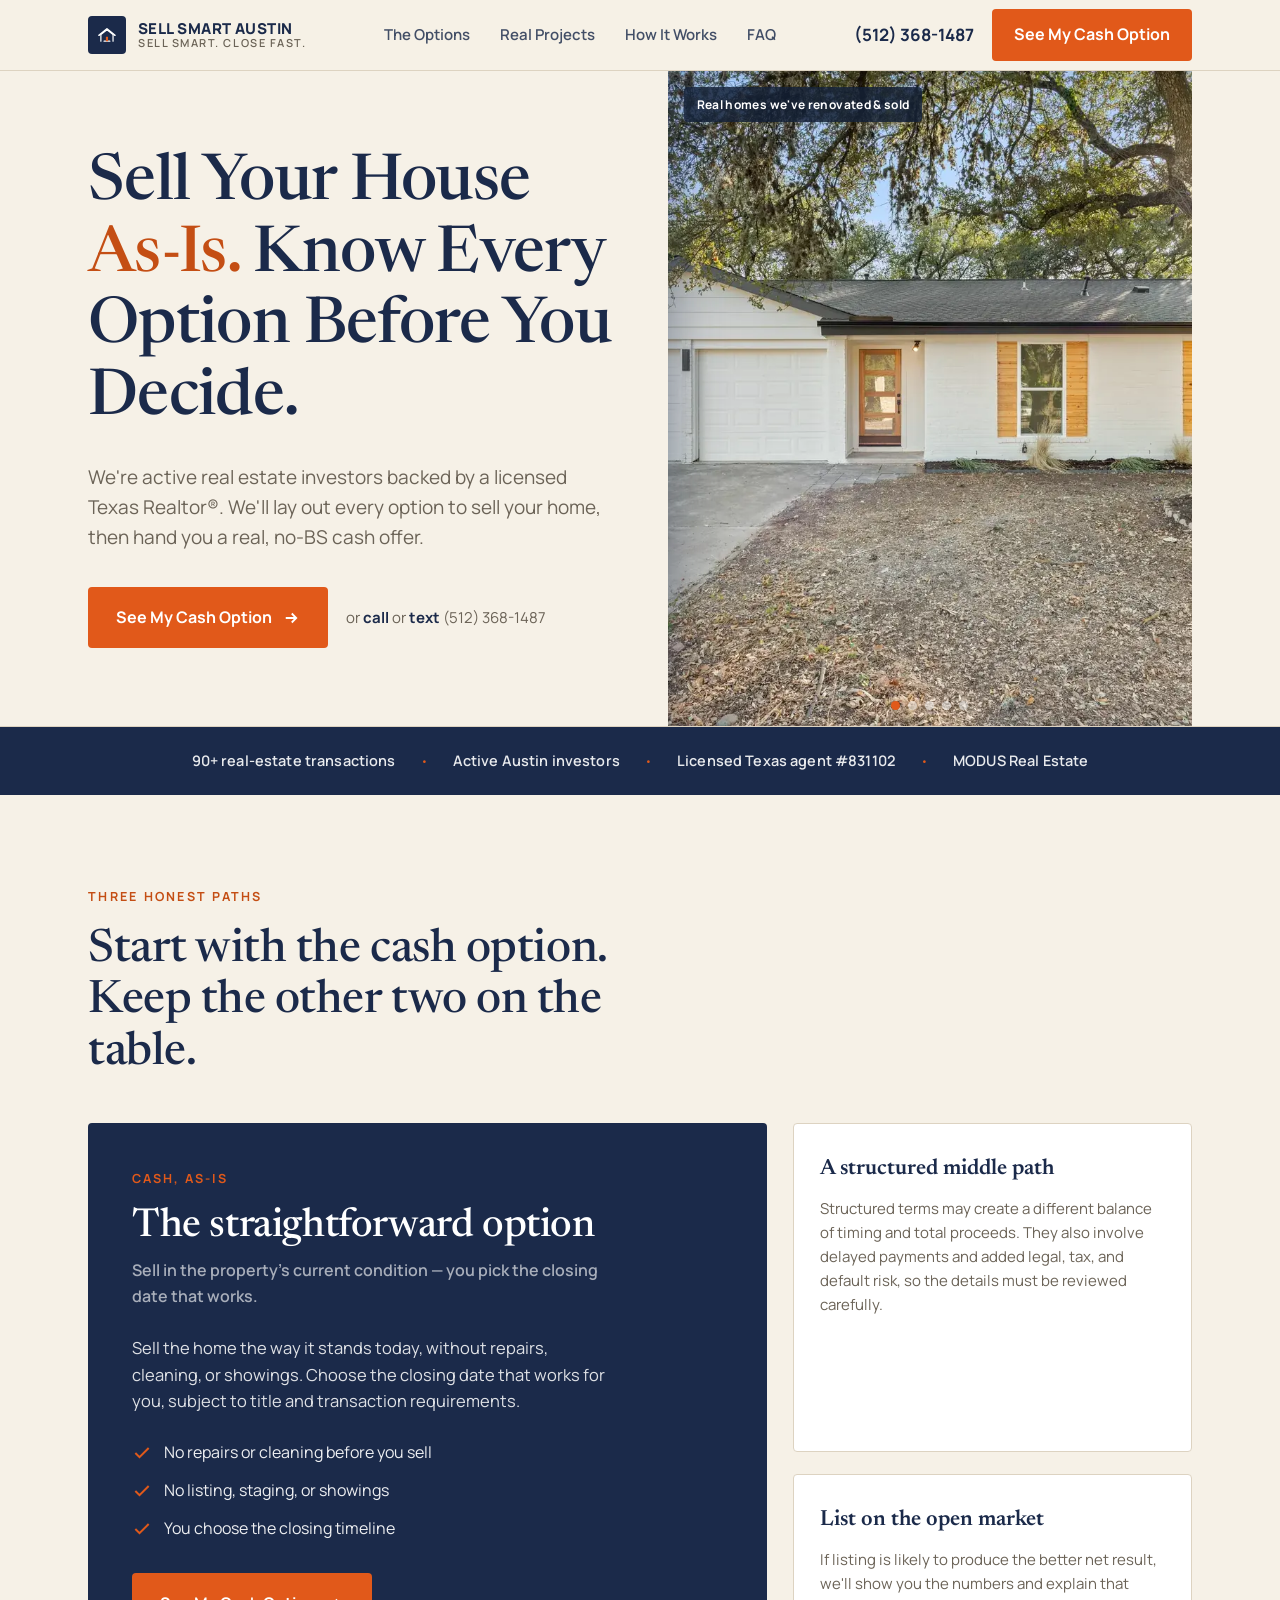
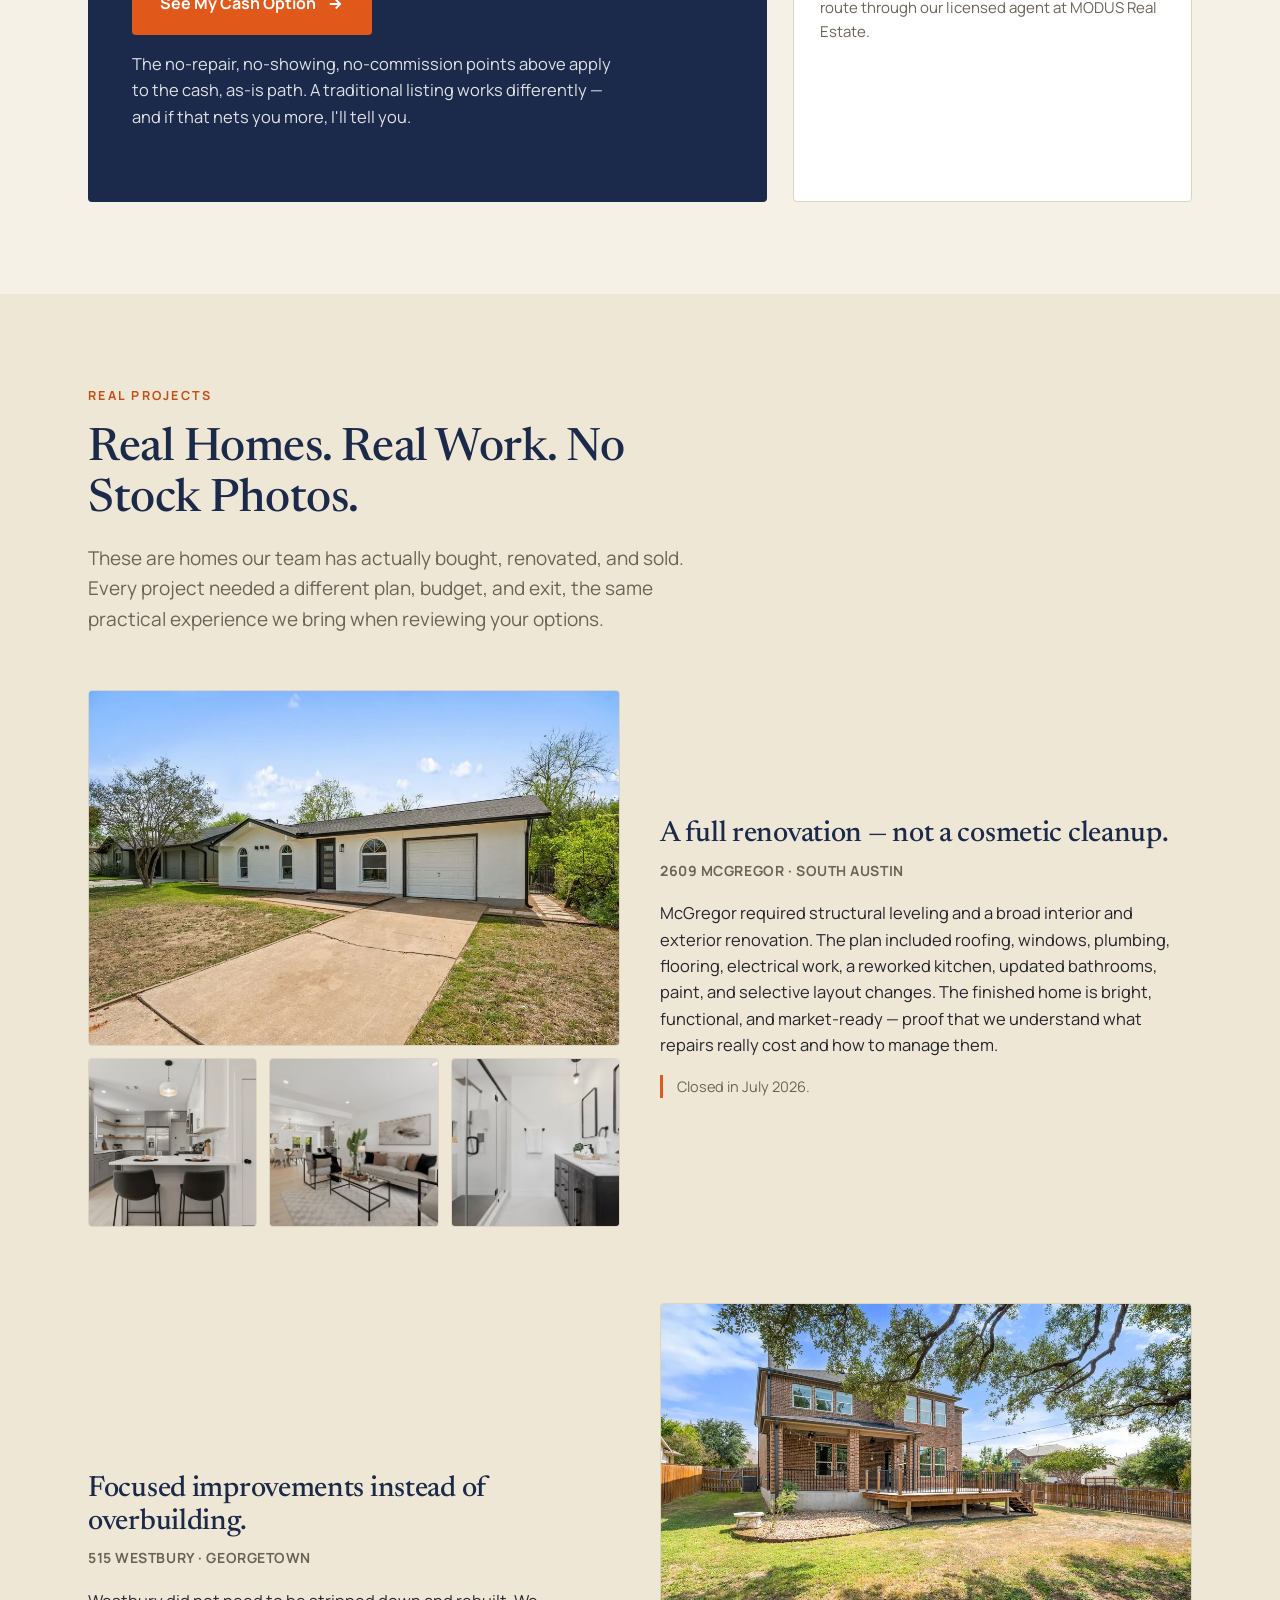
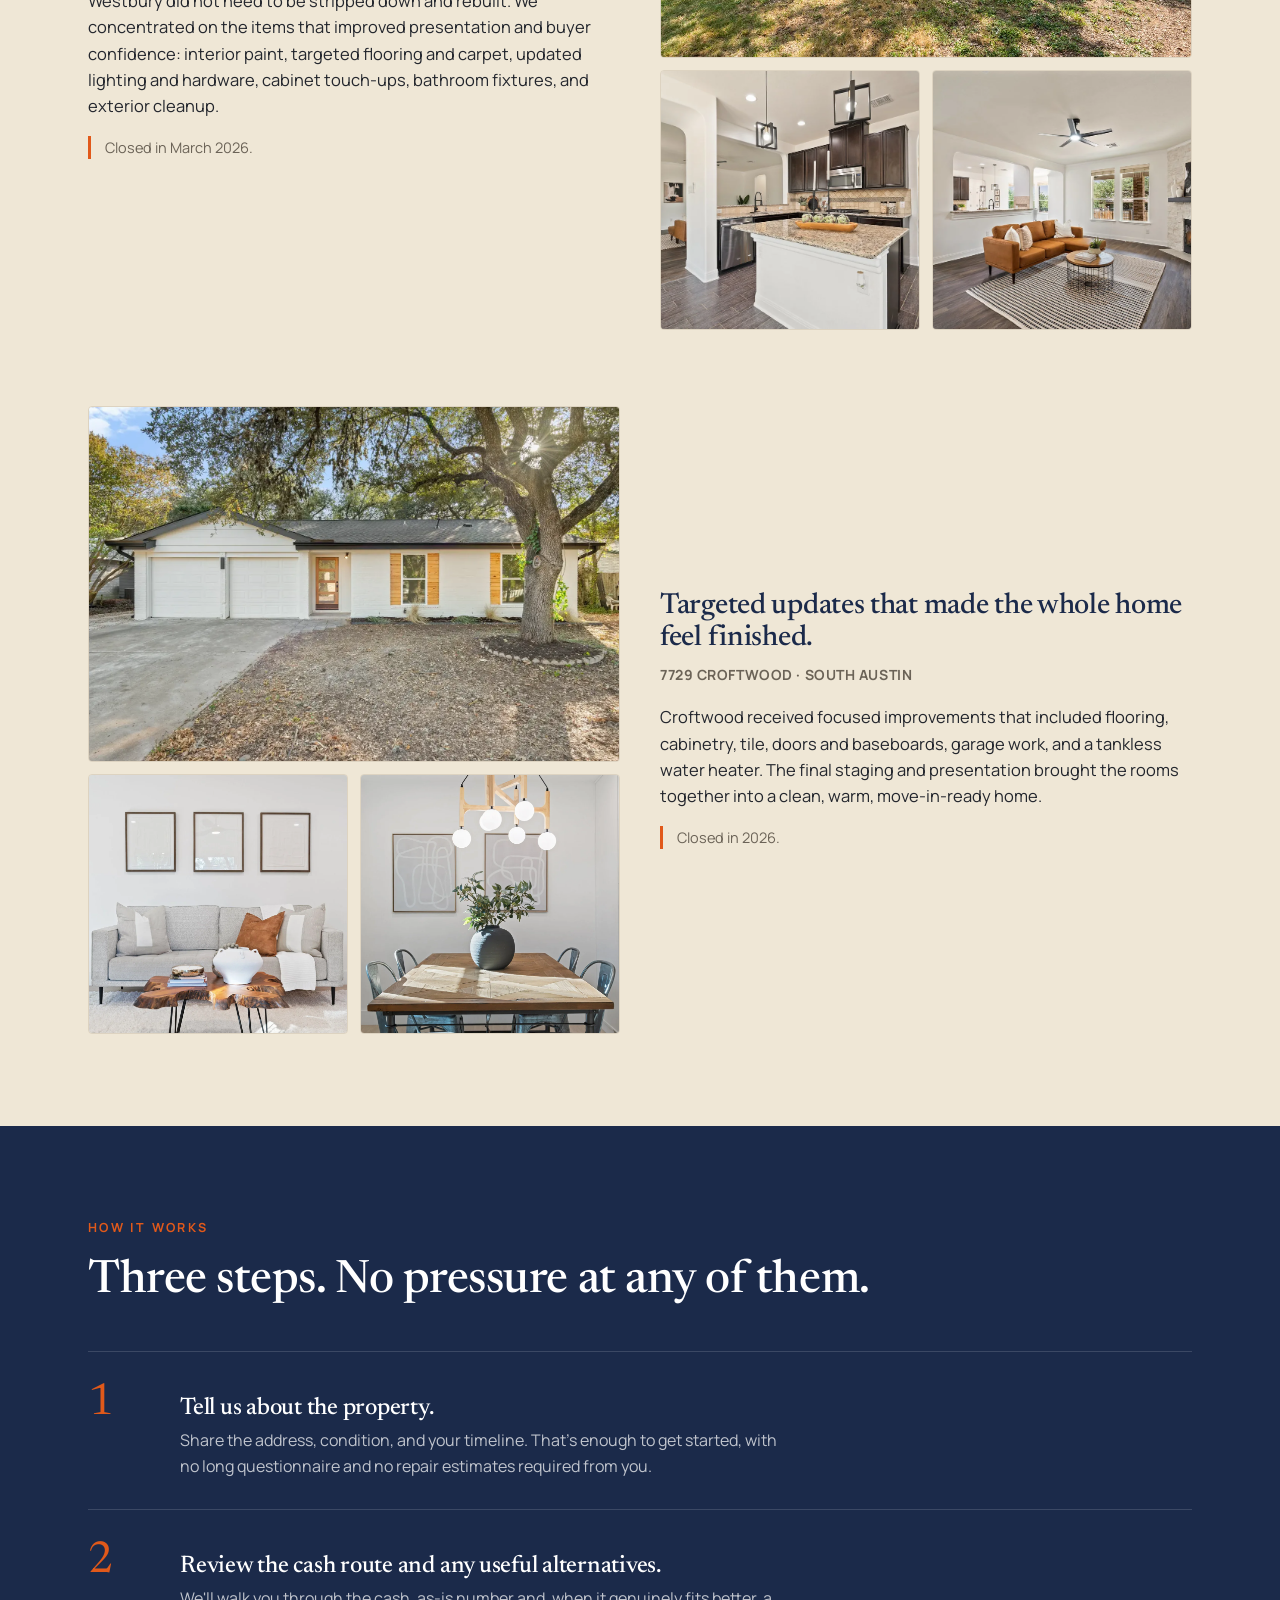
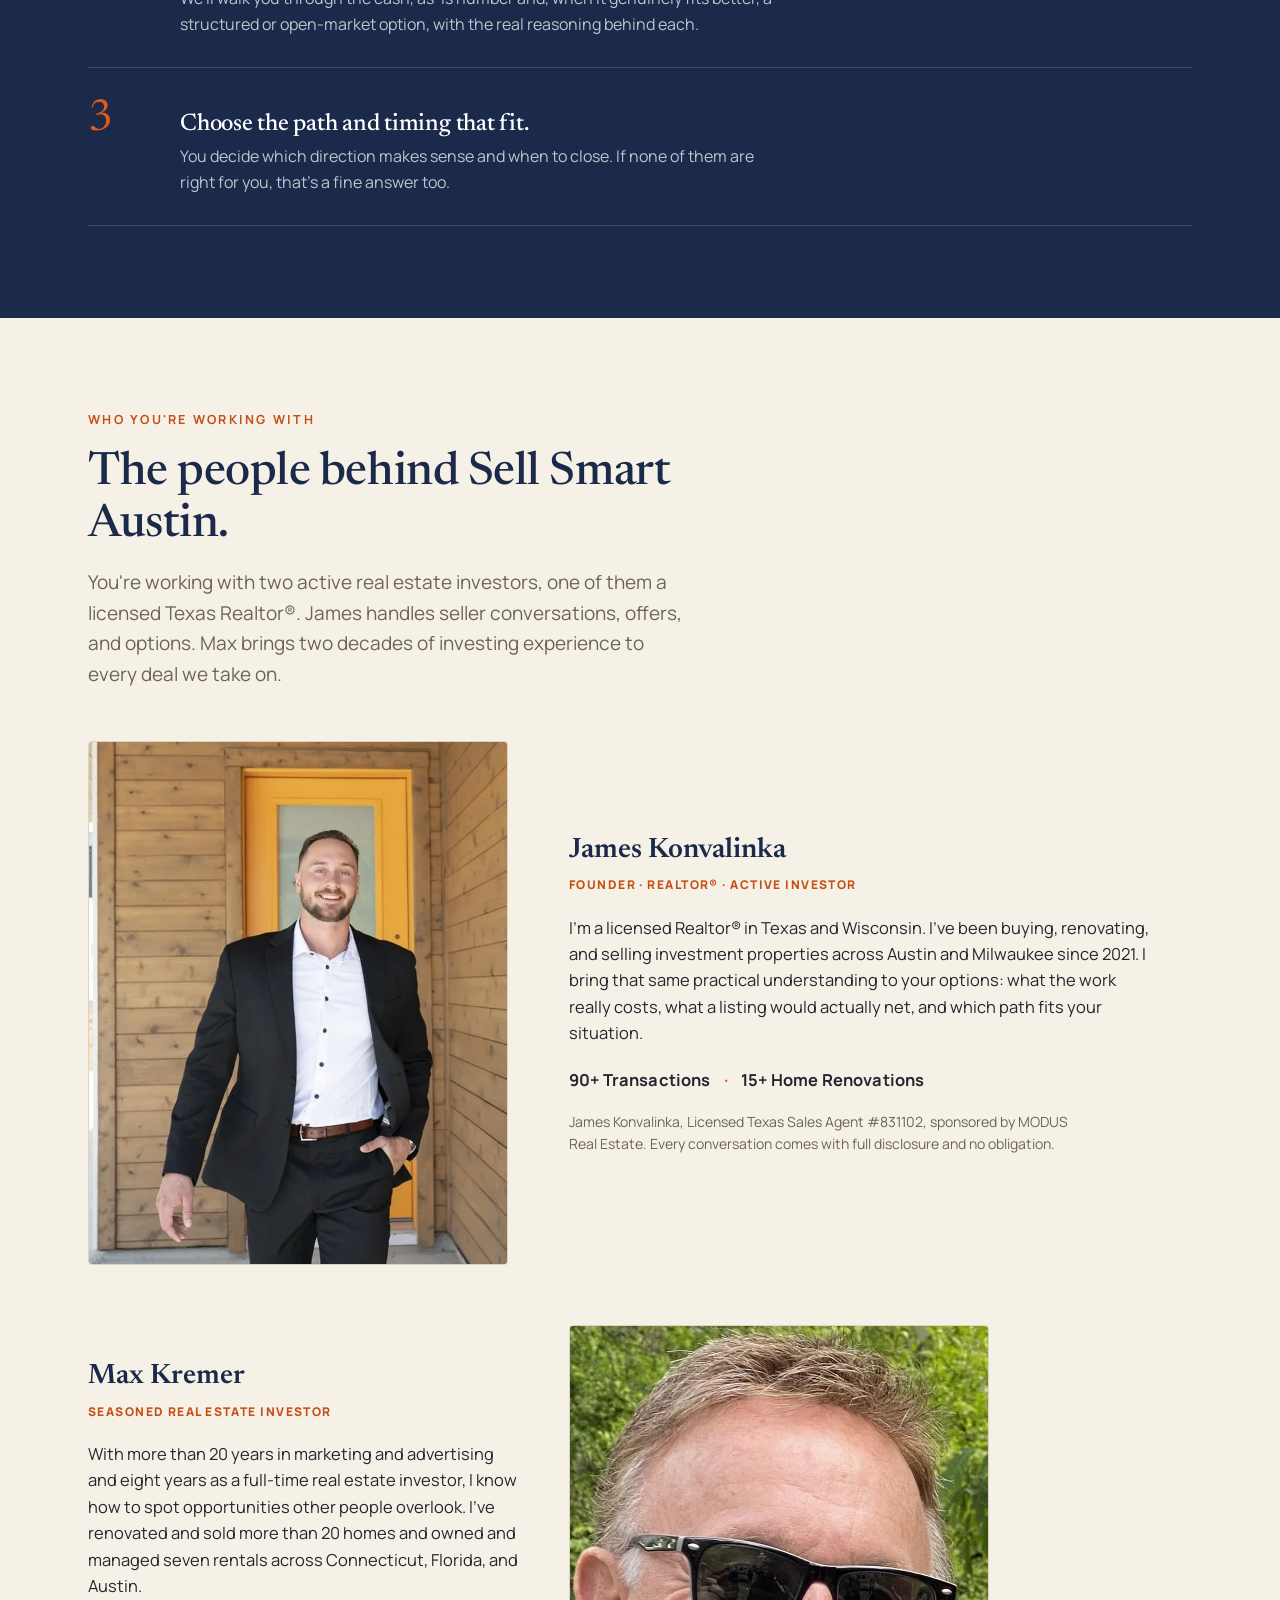
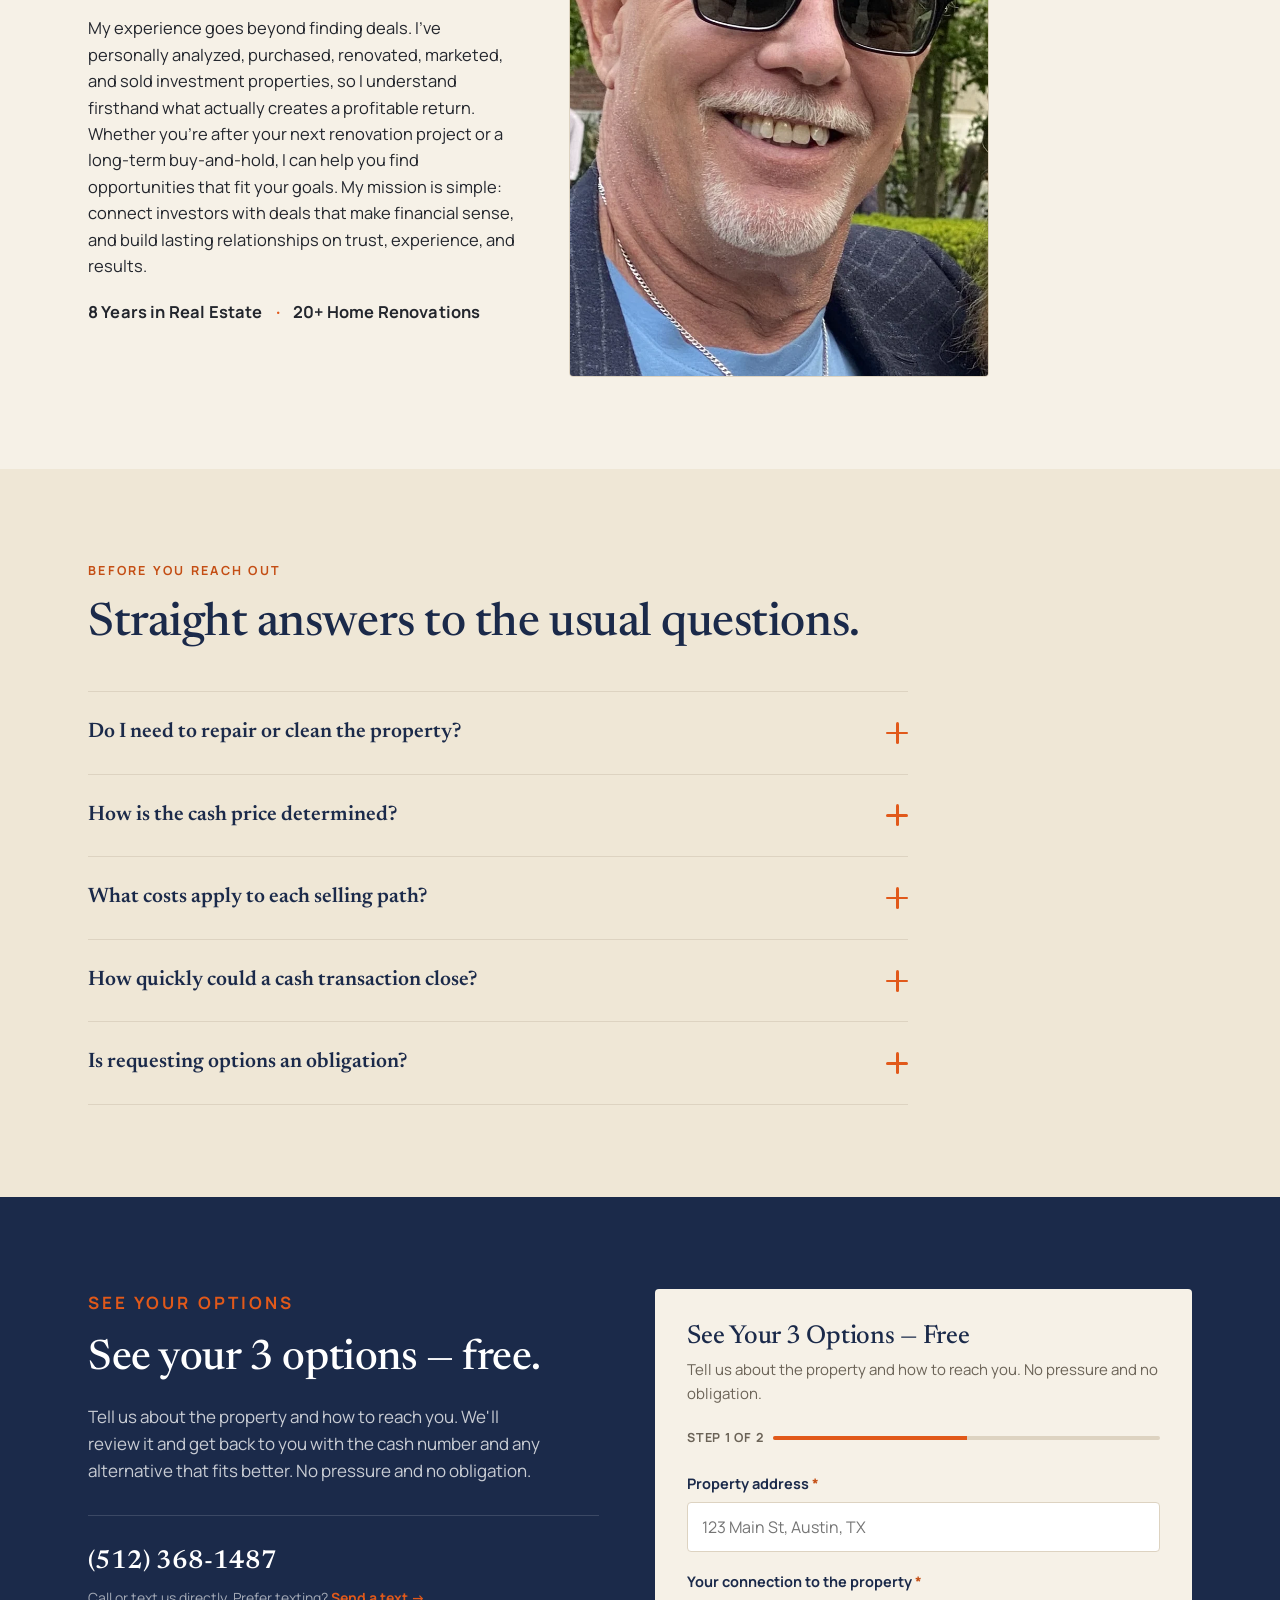
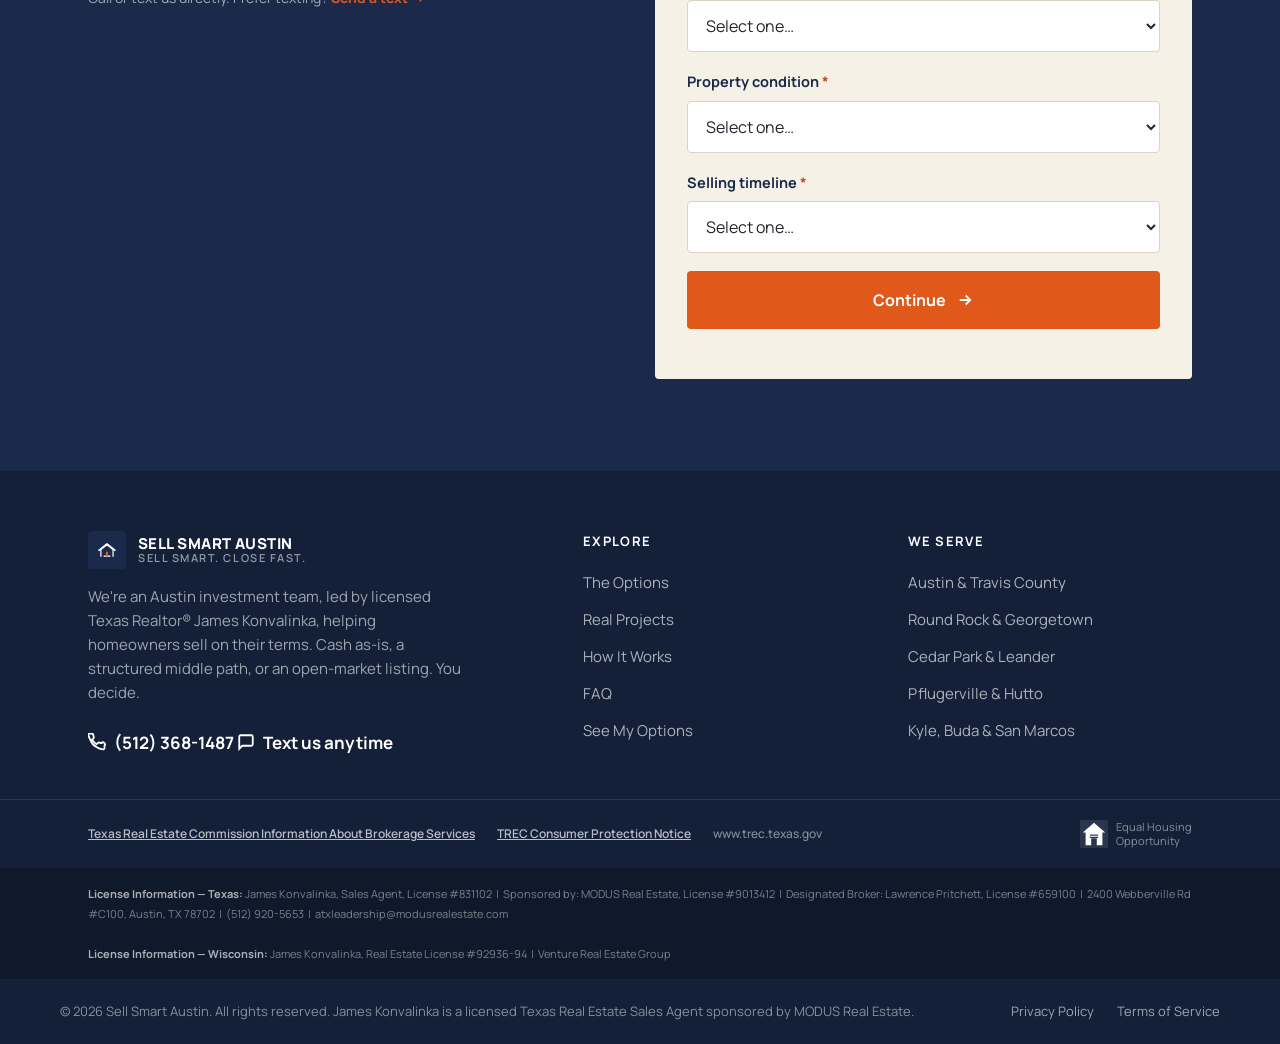
==== index.html @ 434b774a "Wire Google Ads conversion tracking on homepage and both landing pages Google tag AW-18359778796 in " ====
<!DOCTYPE html>
<html lang="en">
<head>
<meta charset="UTF-8">
<meta name="viewport" content="width=device-width, initial-scale=1.0">
<title>Sell Smart Austin | Sell As-Is for Cash — or See Every Option First</title>
<meta name="description" content="Sell your Austin house as-is for cash, or see every option first. We're active real estate investors backed by a licensed Texas Realtor&reg;. Real projects, honest numbers, no pressure.">

<!--
  ============================================================================
  SSA WEBSITE REDESIGN — LOCAL PROTOTYPE  (redesign.html)
  Built 2026-07-16 per CLAUDE-SSA-WEBSITE-REDESIGN-START-BRIEF-2026-07-16.md
  STATUS: local prototype only. NOT committed / pushed / deployed / submitted.
  - No ReSimpli. No Formspree. No exposed CRM token.
  - Analytics + form destination are FAIL-CLOSED behind config; disabled in prototype.
  - Existing index.html (with prior team draft) is untouched and preserved.
  ============================================================================
-->

<link rel="preconnect" href="https://fonts.googleapis.com">
<link rel="preconnect" href="https://fonts.gstatic.com" crossorigin>
<link href="https://fonts.googleapis.com/css2?family=Manrope:wght@400;500;600;700;800&family=Newsreader:ital,opsz,wght@0,6..72,400;0,6..72,500;0,6..72,600;1,6..72,400&display=swap" rel="stylesheet">

<!-- Meta Pixel (init only; PageView + Lead are fired from the app code — Lead only after a confirmed lead) -->
<script>!function(f,b,e,v,n,t,s){if(f.fbq)return;n=f.fbq=function(){n.callMethod?n.callMethod.apply(n,arguments):n.queue.push(arguments)};if(!f._fbq)f._fbq=n;n.push=n;n.loaded=!0;n.version='2.0';n.queue=[];t=b.createElement(e);t.async=!0;t.src=v;s=b.getElementsByTagName(e)[0];s.parentNode.insertBefore(t,s)}(window,document,'script','https://connect.facebook.net/en_US/fbevents.js');fbq('init','5191741884383418');</script>
<noscript><img height="1" width="1" style="display:none" src="https://www.facebook.com/tr?id=5191741884383418&ev=PageView&noscript=1"/></noscript>

<!-- Google tag (gtag.js) — Google Ads conversion tracking, account AW-18359778796 -->
<script async src="https://www.googletagmanager.com/gtag/js?id=AW-18359778796"></script>
<script>window.dataLayer=window.dataLayer||[];function gtag(){dataLayer.push(arguments);}gtag('js',new Date());gtag('config','AW-18359778796');</script>

<style>
  :root {
    --navy:      #1B2A4A;
    --navy-deep: #132038;
    --cream:     #F6F1E7;
    --cream-2:   #EFE7D6;
    --orange:    #E1591A;
    --orange-ink:#c44e14;
    --ink:       #23262d;
    --muted:     #6b6357;
    --line:      #ddd3c1;
    --line-navy: rgba(255,255,255,0.14);
    --white:     #ffffff;
    --radius:    4px;
    --maxw:      1160px;
  }

  * { margin:0; padding:0; box-sizing:border-box; }

  html { scroll-behavior:smooth; }

  body {
    font-family:'Manrope', system-ui, sans-serif;
    color:var(--ink);
    background:var(--cream);
    line-height:1.6;
    font-size:17px;
    -webkit-font-smoothing:antialiased;
  }

  h1,h2,h3 { font-family:'Newsreader', Georgia, serif; font-weight:500; line-height:1.12; letter-spacing:-0.01em; color:var(--navy); }

  a { color:inherit; }

  .wrap { max-width:var(--maxw); margin:0 auto; padding:0 28px; }

  section { padding:92px 0; }

  .eyebrow {
    font-family:'Manrope', sans-serif;
    font-size:12.5px; font-weight:700; letter-spacing:0.18em; text-transform:uppercase;
    color:var(--orange-ink); margin-bottom:18px;
  }

  .h2 { font-size:clamp(30px, 4vw, 46px); }
  .lead { font-size:19px; color:var(--muted); max-width:60ch; }

  /* Buttons */
  .btn {
    display:inline-flex; align-items:center; gap:10px;
    font-family:'Manrope',sans-serif; font-weight:700; font-size:16px;
    padding:16px 26px; border-radius:var(--radius); border:2px solid transparent;
    cursor:pointer; text-decoration:none; transition:background .18s, color .18s, border-color .18s;
    min-height:52px;
  }
  .btn-primary { background:var(--orange); color:#fff; }
  .btn-primary:hover { background:var(--orange-ink); }
  .btn-ghost { background:transparent; color:var(--navy); border-color:var(--navy); }
  .btn-ghost:hover { background:var(--navy); color:#fff; }
  .btn-ghost-light { background:transparent; color:#fff; border-color:rgba(255,255,255,0.5); }
  .btn-ghost-light:hover { background:#fff; color:var(--navy); border-color:#fff; }
  .btn:focus-visible, a:focus-visible, input:focus-visible, select:focus-visible, textarea:focus-visible, button:focus-visible {
    outline:3px solid var(--orange); outline-offset:2px;
  }

  /* ── NAV ── */
  header.nav {
    position:sticky; top:0; z-index:100;
    background:rgba(246,241,231,0.92); backdrop-filter:saturate(180%) blur(8px);
    border-bottom:1px solid var(--line);
  }
  .nav-inner { display:flex; align-items:center; justify-content:space-between; height:70px; }
  .brand { display:flex; align-items:center; gap:12px; text-decoration:none; }
  .brand .mark { width:38px; height:38px; border-radius:4px; display:block; }
  .brand .name { font-family:'Manrope',sans-serif; font-weight:800; letter-spacing:0.03em; font-size:15px; color:var(--navy); line-height:1.05; }
  .brand .name span { display:block; font-weight:600; font-size:11px; letter-spacing:0.14em; color:var(--muted); text-transform:uppercase; }
  .nav-links { display:flex; align-items:center; gap:30px; }
  .nav-links a { font-size:15px; font-weight:600; color:var(--navy); text-decoration:none; opacity:.82; }
  .nav-links a:hover { opacity:1; color:var(--orange-ink); }
  .nav-cta { display:flex; align-items:center; gap:18px; }
  .nav-cta .btn { white-space:nowrap; }
  .nav-phone { font-weight:700; color:var(--navy); text-decoration:none; white-space:nowrap; }
  .nav-toggle { display:none; background:none; border:0; cursor:pointer; color:var(--navy); padding:4px; align-items:center; }

  /* Mobile dropdown menu */
  .mobile-menu { display:none; flex-direction:column; background:var(--cream); border-bottom:1px solid var(--line); padding:6px 20px 16px; }
  .mobile-menu.open { display:flex; }
  .mobile-menu > a { padding:13px 2px; font-size:16px; font-weight:600; color:var(--navy); text-decoration:none; border-bottom:1px solid var(--line); }
  .mobile-menu .mm-cta { margin-top:12px; justify-content:center; border-bottom:0; min-height:48px; }
  .mobile-menu .mm-call { border-bottom:0; text-align:center; color:var(--orange-ink); font-weight:700; }

  /* Mobile sticky bottom CTA bar */
  .sticky-cta { display:none; }
  .sticky-call { display:flex; flex-direction:column; align-items:center; justify-content:center; gap:2px; color:var(--navy); text-decoration:none; font-weight:700; font-size:12px; letter-spacing:0.02em; padding:0 16px; border:1.5px solid var(--navy); border-radius:var(--radius); }
  .sticky-offer { flex:1; justify-content:center; min-height:50px; font-size:15px; }

  /* ── HERO ── */
  .hero { background:var(--cream); border-bottom:1px solid var(--line); padding:0; }
  .hero-grid { display:grid; grid-template-columns:1.05fr 0.95fr; align-items:stretch; gap:0; }
  .hero-copy { padding:78px 56px 78px 0; align-self:center; }
  .hero h1 { font-size:clamp(38px, 5.4vw, 64px); }
  .hero h1 em { font-style:normal; color:var(--orange-ink); }
  .hero-sub { font-size:19px; color:var(--muted); margin:26px 0 34px; max-width:46ch; }
  .hero-actions { display:flex; align-items:center; gap:18px; flex-wrap:wrap; }
  .hero-callnote { font-size:15px; color:var(--muted); }
  .hero-callnote a { color:var(--navy); font-weight:700; text-decoration:none; }
  .hero-media { position:relative; min-height:520px; overflow:hidden; background:var(--navy); }
  .hero-media .hc-slide { position:absolute; inset:0; width:100%; height:100%; object-fit:cover; object-position:center; opacity:0; transition:opacity .9s ease; }
  .hero-media .hc-slide.active { opacity:1; }
  .hero-media::after { content:""; position:absolute; inset:0; box-shadow:inset 40px 0 60px -40px rgba(27,42,74,0.5); pointer-events:none; z-index:1; }
  .hc-badge { position:absolute; top:16px; left:16px; z-index:2; background:rgba(19,32,56,0.82); color:#fff; font-size:12px; font-weight:700; letter-spacing:0.03em; padding:8px 13px; border-radius:4px; }
  .hc-dots { position:absolute; bottom:16px; left:0; right:0; z-index:2; display:flex; gap:8px; justify-content:center; }
  .hc-dot { width:9px; height:9px; border-radius:50%; background:rgba(255,255,255,0.5); border:0; padding:0; cursor:pointer; transition:background .2s; }
  .hc-dot.active { background:var(--orange); }

  /* ── PROOF LINE ── */
  .proof { background:var(--navy); color:#fff; padding:0; }
  .proof-inner { display:flex; align-items:center; justify-content:center; flex-wrap:wrap; gap:10px 26px; padding:20px 28px; text-align:center; }
  .proof-item { font-size:14.5px; font-weight:600; color:rgba(255,255,255,0.9); letter-spacing:0.01em; }
  .proof-dot { color:var(--orange); font-weight:800; }

  /* ── OPTIONS (cash-first asymmetric) ── */
  #options { background:var(--cream); }
  .options-head { max-width:60ch; margin-bottom:44px; }
  .options-grid { display:grid; grid-template-columns:1.7fr 1fr; gap:26px; align-items:stretch; }
  .cash-panel {
    background:var(--navy); color:#fff; border-radius:var(--radius);
    padding:46px 44px; position:relative; overflow:hidden;
    display:flex; flex-direction:column;
  }
  .cash-panel .tag { font-size:12.5px; font-weight:700; letter-spacing:0.16em; text-transform:uppercase; color:var(--orange); margin-bottom:16px; }
  .cash-panel h3 { color:#fff; font-size:40px; margin-bottom:8px; }
  .cash-panel .desc-lead { font-size:16px; color:rgba(255,255,255,0.62); margin-bottom:26px; font-weight:600; }
  .cash-panel p { color:rgba(255,255,255,0.86); font-size:16.5px; margin-bottom:26px; max-width:48ch; }
  .cash-points { list-style:none; display:flex; flex-direction:column; gap:12px; margin-bottom:32px; }
  .cash-points li { display:flex; gap:12px; align-items:flex-start; font-size:16px; color:rgba(255,255,255,0.92); }
  .cash-points svg { flex-shrink:0; margin-top:3px; color:var(--orange); }
  .cash-panel .btn { align-self:flex-start; margin-top:auto; }
  .cash-fine { font-size:13px; color:rgba(255,255,255,0.5); margin-top:16px; max-width:46ch; }

  .alt-col { display:flex; flex-direction:column; gap:22px; }
  .alt {
    background:#fff; border:1px solid var(--line); border-radius:var(--radius);
    padding:28px 26px; flex:1;
  }
  .alt h4 { font-family:'Newsreader',serif; font-weight:600; font-size:22px; color:var(--navy); margin-bottom:10px; }
  .alt p { font-size:15px; color:var(--muted); }

  /* ── PROJECTS ── */
  #projects { background:var(--cream-2); }
  .projects-head { max-width:62ch; margin-bottom:56px; }
  .project { display:grid; grid-template-columns:1fr 1fr; gap:40px; align-items:center; padding:0 0 76px; }
  .project:last-of-type { padding-bottom:0; }
  .project.flip .p-media { order:2; }
  .project-establish { width:100%; height:auto; display:block; border-radius:var(--radius); border:1px solid var(--line); }
  .p-thumbs { display:grid; grid-template-columns:1fr 1fr; gap:12px; margin-top:12px; }
  .p-thumbs img { width:100%; height:100%; object-fit:cover; aspect-ratio:1/1; border-radius:var(--radius); border:1px solid var(--line); display:block; }
  .p-thumbs.three { grid-template-columns:1fr 1fr 1fr; }
  .p-num { font-family:'Newsreader',serif; font-size:15px; letter-spacing:0.14em; color:var(--orange-ink); font-weight:600; text-transform:uppercase; margin-bottom:14px; }
  .project h3 { font-size:29px; margin-bottom:8px; }
  .project .p-place { font-size:14px; font-weight:700; letter-spacing:0.04em; text-transform:uppercase; color:var(--muted); margin-bottom:18px; }
  .project p.p-body { font-size:16.5px; color:var(--ink); margin-bottom:16px; }
  .project .p-status { font-size:14.5px; color:var(--muted); border-left:3px solid var(--orange); padding-left:14px; }

  /* ── HOW IT WORKS ── */
  #how { background:var(--navy); color:#fff; }
  #how h2 { color:#fff; }
  .how-head { margin-bottom:44px; }
  .how-head .lead { color:rgba(255,255,255,0.7); }
  .steps { border-top:1px solid var(--line-navy); }
  .step { display:grid; grid-template-columns:auto 1fr; gap:28px; align-items:baseline; padding:30px 0; border-bottom:1px solid var(--line-navy); }
  .step .n { font-family:'Newsreader',serif; font-size:44px; color:var(--orange); line-height:1; min-width:64px; }
  .step h3 { color:#fff; font-size:24px; margin-bottom:6px; }
  .step p { color:rgba(255,255,255,0.72); font-size:16px; max-width:60ch; }

  /* ── TEAM ── */
  #team { background:var(--cream); }
  .team-head { max-width:60ch; margin-bottom:52px; }
  .team-head .lead { margin-top:16px; }
  .person { display:grid; grid-template-columns:0.82fr 1.18fr; gap:48px; align-items:center; padding-bottom:60px; }
  .person:last-of-type { padding-bottom:0; }
  .person.flip .person-photo-wrap { order:2; }
  .person-photo { width:100%; height:auto; display:block; border-radius:var(--radius); border:1px solid var(--line); }
  .person-photo-wrap { max-width:420px; }
  .person-name { font-family:'Newsreader',serif; font-size:28px; font-weight:600; color:var(--navy); line-height:1.1; }
  .person-role { display:inline-block; font-size:12px; font-weight:800; letter-spacing:0.12em; text-transform:uppercase; color:var(--orange-ink); margin:10px 0 20px; }
  .person p { font-size:16.5px; color:var(--ink); margin-bottom:16px; max-width:58ch; }
  .person .lic-note { font-size:14px; color:var(--muted); margin-top:18px; }
  .exp-line { font-size:15px; font-weight:700; color:var(--navy); letter-spacing:0.01em; margin-top:20px; }
  .exp-line .sep { color:var(--orange); margin:0 10px; }

  /* ── FAQ ── */
  #faq { background:var(--cream-2); }
  .faq-head { margin-bottom:40px; }
  .faq-list { max-width:820px; border-top:1px solid var(--line); }
  .faq-item { border-bottom:1px solid var(--line); }
  .faq-q { width:100%; text-align:left; background:none; border:0; cursor:pointer;
    display:flex; justify-content:space-between; align-items:center; gap:20px;
    padding:24px 0; font-family:'Newsreader',serif; font-size:21px; font-weight:600; color:var(--navy); }
  .faq-q .ic { flex-shrink:0; width:22px; height:22px; position:relative; transition:transform .2s; }
  .faq-q .ic::before, .faq-q .ic::after { content:""; position:absolute; background:var(--orange); border-radius:2px; }
  .faq-q .ic::before { top:10px; left:0; width:22px; height:2.5px; }
  .faq-q .ic::after { top:0; left:10px; width:2.5px; height:22px; transition:opacity .2s; }
  .faq-item[open] .faq-q .ic::after { opacity:0; }
  .faq-a { padding:0 0 26px; font-size:16.5px; color:var(--muted); max-width:70ch; }
  details > summary { list-style:none; }
  details > summary::-webkit-details-marker { display:none; }

  /* ── INTAKE ── */
  #intake { background:var(--navy); color:#fff; }
  .intake-grid { display:grid; grid-template-columns:1fr 1.05fr; gap:56px; align-items:start; }
  .intake-pitch h2 { color:#fff; font-size:clamp(28px,3.6vw,42px); margin-bottom:20px; }
  .intake-pitch p { color:rgba(255,255,255,0.76); font-size:17px; margin-bottom:20px; max-width:46ch; }
  .intake-pitch .callbox { margin-top:30px; padding-top:26px; border-top:1px solid var(--line-navy); }
  .intake-pitch .callbox a { color:#fff; font-family:'Newsreader',serif; font-size:26px; font-weight:600; text-decoration:none; }
  .intake-pitch .callbox span { display:block; color:rgba(255,255,255,0.6); font-size:14px; margin-top:4px; }
  .intake-pitch .callbox span a { font-family:'Manrope',sans-serif; font-size:14px; font-weight:700; color:var(--orange); text-decoration:none; white-space:nowrap; }

  .form-card { background:var(--cream); color:var(--ink); border-radius:var(--radius); padding:34px 32px; }
  .form-head { margin-bottom:22px; }
  .form-head h3 { font-size:26px; margin-bottom:6px; }
  .form-head p { font-size:15px; color:var(--muted); }
  .progress { display:flex; align-items:center; gap:10px; margin:18px 0 24px; }
  .progress .bar { height:4px; flex:1; background:var(--line); border-radius:3px; overflow:hidden; }
  .progress .bar i { display:block; height:100%; width:50%; background:var(--orange); transition:width .3s; }
  .progress .lbl { font-size:12.5px; font-weight:700; letter-spacing:0.06em; text-transform:uppercase; color:var(--muted); white-space:nowrap; }

  .field { margin-bottom:18px; }
  .field label { display:block; font-size:14.5px; font-weight:700; color:var(--navy); margin-bottom:7px; }
  .field .req { color:var(--orange-ink); }
  .field input, .field select, .field textarea {
    width:100%; font-family:'Manrope',sans-serif; font-size:16px; color:var(--ink);
    padding:13px 14px; border:1.5px solid var(--line); border-radius:var(--radius); background:#fff;
  }
  .field textarea { resize:vertical; min-height:84px; }
  .field .hint { font-size:12.5px; color:var(--muted); margin-top:5px; }
  .field .err { display:none; font-size:13px; color:#c0341d; font-weight:600; margin-top:6px; }
  .field.invalid input, .field.invalid select, .field.invalid textarea { border-color:#c0341d; }
  .field.invalid .err { display:block; }

  .consent { display:flex; gap:11px; align-items:flex-start; margin-bottom:14px; }
  .consent input { width:19px; height:19px; margin-top:3px; flex-shrink:0; accent-color:var(--orange); }
  .consent label { font-size:12.5px; color:var(--muted); line-height:1.5; }
  .consent label a { color:var(--orange-ink); font-weight:600; }
  .consent.invalid label { color:#c0341d; }

  .step-pane { display:none; }
  .step-pane.active { display:block; }
  .form-nav { display:flex; align-items:center; gap:14px; margin-top:8px; }
  .form-nav .btn { flex:1; justify-content:center; }
  .btn-back { background:none; border:0; color:var(--navy); font-weight:700; cursor:pointer; font-family:'Manrope',sans-serif; font-size:15px; padding:12px; }

  .form-state { display:none; text-align:center; padding:20px 6px; }
  .form-state.show { display:block; }
  .form-state .ic { width:56px; height:56px; border-radius:50%; display:flex; align-items:center; justify-content:center; margin:0 auto 18px; }
  .form-state.ok .ic { background:rgba(22,120,60,0.12); color:#16783c; }
  .form-state.fail .ic { background:rgba(192,52,29,0.12); color:#c0341d; }
  .form-state h3 { margin-bottom:12px; }
  .form-state p { font-size:15.5px; color:var(--muted); margin-bottom:20px; max-width:40ch; margin-left:auto; margin-right:auto; }
  .form-state .btn { justify-content:center; }
  .form-restart { background:none; border:0; color:var(--muted); text-decoration:underline; cursor:pointer; font-size:14px; margin-top:14px; font-family:'Manrope',sans-serif; }
  .mock-note { font-size:11.5px; color:var(--muted); text-align:center; margin-top:16px; opacity:.8; }

  /* ── FOOTER ── */
  footer { background:var(--navy-deep); color:rgba(255,255,255,0.7); padding:0; }
  .foot-main { display:grid; grid-template-columns:1.6fr 1fr 1fr; gap:40px; padding:60px 0 40px; }
  .foot-brand p { font-size:15px; color:rgba(255,255,255,0.6); margin:16px 0; max-width:42ch; }
  .foot-brand .foot-phone { color:#fff; font-weight:700; text-decoration:none; display:inline-flex; align-items:center; gap:8px; }
  .foot-col h4 { color:#fff; font-family:'Manrope',sans-serif; font-size:13px; letter-spacing:0.1em; text-transform:uppercase; margin-bottom:16px; }
  .foot-col ul { list-style:none; }
  .foot-col li { margin-bottom:10px; }
  .foot-col a { color:rgba(255,255,255,0.65); text-decoration:none; font-size:15px; }
  .foot-col a:hover { color:#fff; }
  .trec-bar { border-top:1px solid rgba(255,255,255,0.1); padding:20px 0; }
  .trec-bar .row { display:flex; align-items:center; justify-content:space-between; flex-wrap:wrap; gap:16px; }
  .trec-links { display:flex; gap:22px; flex-wrap:wrap; align-items:center; }
  .trec-links a { font-size:12px; color:rgba(255,255,255,0.7); text-decoration:underline; font-weight:600; }
  .trec-links a.plain { text-decoration:none; color:rgba(255,255,255,0.5); font-weight:500; }
  .eho { display:flex; align-items:center; gap:8px; }
  .eho span { font-size:11px; color:rgba(255,255,255,0.5); line-height:1.3; }
  .lic-block { background:rgba(0,0,0,0.22); padding:16px 0; }
  .lic-block p { font-size:11px; color:rgba(255,255,255,0.45); line-height:1.8; }
  .lic-block strong { color:rgba(255,255,255,0.65); font-weight:700; }
  .lic-block a { color:rgba(255,255,255,0.45); text-decoration:none; }
  .foot-bottom { display:flex; justify-content:space-between; align-items:center; flex-wrap:wrap; gap:14px; padding:22px 0; font-size:13px; color:rgba(255,255,255,0.5); }
  .foot-bottom a { color:rgba(255,255,255,0.6); text-decoration:none; margin-left:20px; }

  /* Reveal animation */
  .reveal { opacity:0; transform:translateY(18px); transition:opacity .6s ease, transform .6s ease; }
  .reveal.in { opacity:1; transform:none; }

  /* ── RESPONSIVE ── */
  @media (max-width:960px) {
    .nav-links { display:none; }
    .nav-toggle { display:inline-flex; }
    .hero-grid { grid-template-columns:1fr; }
    .hero-copy { padding:56px 0 40px; }
    .hero-media { min-height:420px; order:-1; }
    .options-grid { grid-template-columns:1fr; }
    .project, .project.flip { grid-template-columns:1fr; gap:22px; }
    .project.flip .p-media { order:0; }
    .person, .person.flip { grid-template-columns:1fr; gap:26px; }
    .person.flip .person-photo-wrap { order:0; }
    .person-photo-wrap { max-width:340px; }
    .intake-grid { grid-template-columns:1fr; gap:34px; }
  }
  @media (max-width:560px) {
    section { padding:64px 0; }
    .wrap { padding:0 20px; }
    /* Mobile nav: drop the redundant CTA button (hero has it) so the header
       fits — keep the tap-to-call phone, which is the higher-intent action. */
    .nav-inner { height:62px; }
    .nav-cta .btn { display:none; }
    .brand .name { font-size:13.5px; }
    .brand .name span { font-size:9px; }
    .brand .mark { width:34px; height:34px; }
    .nav-phone { font-size:15px; }
    .cash-panel { padding:34px 26px; }
    .cash-panel h3 { font-size:32px; }
    .form-card { padding:26px 20px; }
    .step .n { font-size:34px; min-width:48px; }
    .foot-main { grid-template-columns:1fr; gap:28px; }
    .proof-inner { flex-direction:column; gap:8px; }
    .proof-dot { display:none; }
    /* Sticky bottom CTA bar on phones */
    body { padding-bottom:76px; }
    .sticky-cta {
      display:flex; gap:10px; align-items:stretch;
      position:fixed; left:0; right:0; bottom:0; z-index:200;
      background:rgba(246,241,231,0.97); -webkit-backdrop-filter:blur(6px); backdrop-filter:blur(6px);
      border-top:1px solid var(--line);
      padding:10px 14px calc(10px + env(safe-area-inset-bottom));
    }
  }
  @media (prefers-reduced-motion:reduce) {
    html { scroll-behavior:auto; }
    .reveal { transition:none; opacity:1; transform:none; }
    * { transition:none !important; }
  }
</style>
</head>
<body>

<!-- ══════════ NAV ══════════ -->
<header class="nav">
  <div class="wrap nav-inner">
    <a href="#top" class="brand" aria-label="Sell Smart Austin home">
      <svg class="mark" viewBox="0 0 400 400" xmlns="http://www.w3.org/2000/svg" aria-hidden="true">
        <rect width="400" height="400" rx="16" fill="#1B2A4A"/>
        <g transform="translate(94 128) scale(1.6)">
          <path d="M26 86V42L66 10l40 32v44" fill="none" stroke="#fff" stroke-width="8" stroke-linecap="round" stroke-linejoin="round"/>
          <path d="M13 47 66 4l53 43" fill="none" stroke="#fff" stroke-width="10" stroke-linecap="round" stroke-linejoin="round"/>
          <path d="M47 86H85" fill="none" stroke="#fff" stroke-width="8" stroke-linecap="round"/>
          <rect x="59" y="56.5" width="14" height="29.5" rx="2" fill="#E1591A"/>
        </g>
      </svg>
      <span class="name">SELL SMART AUSTIN<span>Sell Smart. Close Fast.</span></span>
    </a>
    <nav class="nav-links" aria-label="Primary">
      <a href="#options">The Options</a>
      <a href="#projects">Real Projects</a>
      <a href="#how">How It Works</a>
      <a href="#faq">FAQ</a>
    </nav>
    <div class="nav-cta">
      <a href="tel:5123681487" class="nav-phone">(512) 368-1487</a>
      <a href="#intake" class="btn btn-primary" style="padding:11px 20px; min-height:44px;">See My Cash Option</a>
      <button class="nav-toggle" id="nav-toggle" type="button" aria-label="Open menu" aria-expanded="false" aria-controls="mobile-menu">
        <svg width="26" height="26" viewBox="0 0 24 24" fill="none" stroke="currentColor" stroke-width="2.2"><line x1="3" y1="6" x2="21" y2="6"/><line x1="3" y1="12" x2="21" y2="12"/><line x1="3" y1="18" x2="21" y2="18"/></svg>
      </button>
    </div>
  </div>
  <div class="mobile-menu" id="mobile-menu">
    <a href="#options">The Options</a>
    <a href="#projects">Real Projects</a>
    <a href="#how">How It Works</a>
    <a href="#faq">FAQ</a>
    <a href="#intake" class="btn btn-primary mm-cta">See My Cash Option</a>
    <a href="tel:5123681487" class="mm-call">Call (512) 368-1487</a>
    <a href="sms:5123681487" class="mm-call">Text (512) 368-1487</a>
  </div>
</header>

<span id="top"></span>

<!-- ══════════ HERO ══════════ -->
<section class="hero" aria-labelledby="hero-h">
  <div class="wrap hero-grid">
    <div class="hero-copy">
      <h1 id="hero-h">Sell Your House <em>As-Is.</em> Know Every Option Before You Decide.</h1>
      <p class="hero-sub">We're active real estate investors backed by a licensed Texas Realtor&reg;. We'll lay out every option to sell your home, then hand you a real, no-BS cash offer.</p>
      <div class="hero-actions">
        <a href="#intake" class="btn btn-primary">See My Cash Option
          <svg width="18" height="18" viewBox="0 0 24 24" fill="none" stroke="currentColor" stroke-width="2.4"><path d="M5 12h14M13 6l6 6-6 6"/></svg>
        </a>
        <span class="hero-callnote">or <a href="tel:5123681487">call</a> or <a href="sms:5123681487">text</a> (512) 368-1487</span>
      </div>
    </div>
    <div class="hero-media" aria-label="Recent Sell Smart Austin projects">
      <span class="hc-badge">Real homes we've renovated &amp; sold</span>
      <img class="hc-slide active" src="assets/projects/croftwood-exterior.webp" width="1400" height="933" alt="Completed Croftwood project exterior in South Austin" fetchpriority="high">
      <img class="hc-slide" src="assets/projects/westbury-exterior.webp" width="1024" height="683" alt="Completed Westbury project exterior in Georgetown">
      <img class="hc-slide" src="assets/projects/mcgregor-exterior.webp" width="1024" height="683" alt="Completed McGregor renovation exterior in South Austin">
      <img class="hc-slide" src="assets/projects/westbury-kitchen.webp" width="1024" height="683" alt="Finished Westbury kitchen with large island">
      <img class="hc-slide" src="assets/projects/mcgregor-living.webp" width="1024" height="683" alt="Finished McGregor living room">
      <div class="hc-dots" aria-hidden="true"></div>
    </div>
  </div>
</section>

<!-- ══════════ PROOF LINE ══════════ -->
<div class="proof">
  <div class="wrap proof-inner">
    <span class="proof-item">90+ real-estate transactions</span>
    <span class="proof-dot" aria-hidden="true">·</span>
    <span class="proof-item">Active Austin investors</span>
    <span class="proof-dot" aria-hidden="true">·</span>
    <span class="proof-item">Licensed Texas agent #831102</span>
    <span class="proof-dot" aria-hidden="true">·</span>
    <span class="proof-item">MODUS Real Estate</span>
  </div>
</div>

<!-- ══════════ OPTIONS (cash-first) ══════════ -->
<section id="options" aria-labelledby="opt-h">
  <div class="wrap">
    <div class="options-head reveal">
      <p class="eyebrow">Three Honest Paths</p>
      <h2 id="opt-h" class="h2">Start with the cash option. Keep the other two on the table.</h2>
    </div>
    <div class="options-grid">
      <div class="cash-panel reveal">
        <span class="tag">Cash, As-Is</span>
        <h3>The straightforward option</h3>
        <p class="desc-lead">Sell in the property's current condition — you pick the closing date that works.</p>
        <p>Sell the home the way it stands today, without repairs, cleaning, or showings. Choose the closing date that works for you, subject to title and transaction requirements.</p>
        <ul class="cash-points">
          <li><svg width="20" height="20" viewBox="0 0 24 24" fill="none" stroke="currentColor" stroke-width="2.4"><polyline points="20 6 9 17 4 12"/></svg> No repairs or cleaning before you sell</li>
          <li><svg width="20" height="20" viewBox="0 0 24 24" fill="none" stroke="currentColor" stroke-width="2.4"><polyline points="20 6 9 17 4 12"/></svg> No listing, staging, or showings</li>
          <li><svg width="20" height="20" viewBox="0 0 24 24" fill="none" stroke="currentColor" stroke-width="2.4"><polyline points="20 6 9 17 4 12"/></svg> You choose the closing timeline</li>
        </ul>
        <a href="#intake" class="btn btn-primary">See My Cash Option
          <svg width="18" height="18" viewBox="0 0 24 24" fill="none" stroke="currentColor" stroke-width="2.4"><path d="M5 12h14M13 6l6 6-6 6"/></svg>
        </a>
        <p class="cash-fine">The no-repair, no-showing, no-commission points above apply to the cash, as-is path. A traditional listing works differently — and if that nets you more, I'll tell you.</p>
      </div>
      <div class="alt-col">
        <div class="alt reveal">
          <h4>A structured middle path</h4>
          <p>Structured terms may create a different balance of timing and total proceeds. They also involve delayed payments and added legal, tax, and default risk, so the details must be reviewed carefully.</p>
        </div>
        <div class="alt reveal">
          <h4>List on the open market</h4>
          <p>If listing is likely to produce the better net result, we'll show you the numbers and explain that route through our licensed agent at MODUS Real Estate.</p>
        </div>
      </div>
    </div>
  </div>
</section>

<!-- ══════════ REAL PROJECTS ══════════ -->
<section id="projects" aria-labelledby="proj-h">
  <div class="wrap">
    <div class="projects-head reveal">
      <p class="eyebrow">Real Projects</p>
      <h2 id="proj-h" class="h2">Real Homes. Real Work. No Stock Photos.</h2>
      <p class="lead" style="margin-top:16px;">These are homes our team has actually bought, renovated, and sold. Every project needed a different plan, budget, and exit, the same practical experience we bring when reviewing your options.</p>
    </div>

    <!-- Project 1 — McGregor -->
    <article class="project reveal">
      <div class="p-media">
        <img class="project-establish" src="assets/projects/mcgregor-exterior.webp" width="1024" height="683"
             alt="Completed exterior of the McGregor renovation in South Austin" loading="lazy">
        <div class="p-thumbs three">
          <img src="assets/projects/mcgregor-kitchen.webp" width="1024" height="1536" alt="Finished kitchen with gray cabinetry, stone counters, and wood shelving" loading="lazy">
          <img src="assets/projects/mcgregor-living.webp" width="1024" height="683" alt="Finished open living room at the McGregor project" loading="lazy">
          <img src="assets/projects/mcgregor-bath.webp" width="1024" height="683" alt="Finished primary bathroom with walk-in shower and double vanity" loading="lazy">
        </div>
      </div>
      <div class="p-copy">
        <h3>A full renovation — not a cosmetic cleanup.</h3>
        <div class="p-place">2609 McGregor · South Austin</div>
        <p class="p-body">McGregor required structural leveling and a broad interior and exterior renovation. The plan included roofing, windows, plumbing, flooring, electrical work, a reworked kitchen, updated bathrooms, paint, and selective layout changes. The finished home is bright, functional, and market-ready — proof that we understand what repairs really cost and how to manage them.</p>
        <p class="p-status">Closed in July 2026.</p>
      </div>
    </article>

    <!-- Project 2 — Westbury (flipped) -->
    <article class="project flip reveal">
      <div class="p-media">
        <img class="project-establish" src="assets/projects/westbury-exterior.webp" width="1024" height="683"
             alt="Completed exterior and backyard of the Westbury project in Georgetown" loading="lazy">
        <div class="p-thumbs">
          <img src="assets/projects/westbury-kitchen.webp" width="1024" height="683" alt="Finished Westbury kitchen with large island and updated fixtures" loading="lazy">
          <img src="assets/projects/westbury-living.webp" width="1024" height="683" alt="Staged Westbury living room with fireplace and open layout" loading="lazy">
        </div>
      </div>
      <div class="p-copy">
        <h3>Focused improvements instead of overbuilding.</h3>
        <div class="p-place">515 Westbury · Georgetown</div>
        <p class="p-body">Westbury did not need to be stripped down and rebuilt. We concentrated on the items that improved presentation and buyer confidence: interior paint, targeted flooring and carpet, updated lighting and hardware, cabinet touch-ups, bathroom fixtures, and exterior cleanup.</p>
        <p class="p-status">Closed in March 2026.</p>
      </div>
    </article>

    <!-- Project 3 — Croftwood -->
    <article class="project reveal">
      <div class="p-media">
        <img class="project-establish" src="assets/projects/croftwood-exterior.webp" width="1400" height="933"
             alt="Completed exterior of the Croftwood project in South Austin" loading="lazy">
        <div class="p-thumbs">
          <img src="assets/projects/croftwood-living.webp" width="1024" height="1536" alt="Staged Croftwood living room with modern finishes" loading="lazy">
          <img src="assets/projects/croftwood-dining.webp" width="1024" height="1536" alt="Finished Croftwood dining area with modern lighting" loading="lazy">
        </div>
      </div>
      <div class="p-copy">
        <h3>Targeted updates that made the whole home feel finished.</h3>
        <div class="p-place">7729 Croftwood · South Austin</div>
        <p class="p-body">Croftwood received focused improvements that included flooring, cabinetry, tile, doors and baseboards, garage work, and a tankless water heater. The final staging and presentation brought the rooms together into a clean, warm, move-in-ready home.</p>
        <p class="p-status">Closed in 2026.</p>
      </div>
    </article>
  </div>
</section>

<!-- ══════════ HOW IT WORKS ══════════ -->
<section id="how" aria-labelledby="how-h">
  <div class="wrap">
    <div class="how-head reveal">
      <p class="eyebrow" style="color:var(--orange);">How It Works</p>
      <h2 id="how-h" class="h2">Three steps. No pressure at any of them.</h2>
    </div>
    <div class="steps">
      <div class="step reveal"><div class="n">1</div><div><h3>Tell us about the property.</h3><p>Share the address, condition, and your timeline. That's enough to get started, with no long questionnaire and no repair estimates required from you.</p></div></div>
      <div class="step reveal"><div class="n">2</div><div><h3>Review the cash route and any useful alternatives.</h3><p>We'll walk you through the cash, as-is number and, when it genuinely fits better, a structured or open-market option, with the real reasoning behind each.</p></div></div>
      <div class="step reveal"><div class="n">3</div><div><h3>Choose the path and timing that fit.</h3><p>You decide which direction makes sense and when to close. If none of them are right for you, that's a fine answer too.</p></div></div>
    </div>
  </div>
</section>

<!-- ══════════ TEAM ══════════ -->
<section id="team" aria-labelledby="team-h">
  <div class="wrap">
    <div class="team-head reveal">
      <p class="eyebrow">Who You're Working With</p>
      <h2 id="team-h" class="h2">The people behind Sell Smart Austin.</h2>
      <p class="lead">You're working with two active real estate investors, one of them a licensed Texas Realtor&reg;. James handles seller conversations, offers, and options. Max brings two decades of investing experience to every deal we take on.</p>
    </div>

    <!-- James -->
    <div class="person reveal">
      <div class="person-photo-wrap">
        <img class="person-photo" src="assets/team/james-editorial-4x5.webp" width="800" height="1000"
             alt="James Konvalinka of Sell Smart Austin at a home entrance">
      </div>
      <div>
        <div class="person-name">James Konvalinka</div>
        <span class="person-role">Founder · Realtor&reg; · Active Investor</span>
        <p>I'm a licensed Realtor&reg; in Texas and Wisconsin. I've been buying, renovating, and selling investment properties across Austin and Milwaukee since 2021. I bring that same practical understanding to your options: what the work really costs, what a listing would actually net, and which path fits your situation.</p>
        <p class="exp-line">90+ Transactions <span class="sep">·</span> 15+ Home Renovations</p>
        <p class="lic-note">James Konvalinka, Licensed Texas Sales Agent #831102, sponsored by MODUS Real Estate. Every conversation comes with full disclosure and no obligation.</p>
      </div>
    </div>

    <!-- Max -->
    <div class="person flip reveal">
      <div class="person-photo-wrap">
        <img class="person-photo" src="assets/team/max-kremer.webp" width="800" height="1244"
             alt="Max Kremer, seasoned real estate investor at Sell Smart Austin">
      </div>
      <div>
        <div class="person-name">Max Kremer</div>
        <span class="person-role">Seasoned Real Estate Investor</span>
        <p>With more than 20 years in marketing and advertising and eight years as a full-time real estate investor, I know how to spot opportunities other people overlook. I've renovated and sold more than 20 homes and owned and managed seven rentals across Connecticut, Florida, and Austin.</p>
        <p>My experience goes beyond finding deals. I've personally analyzed, purchased, renovated, marketed, and sold investment properties, so I understand firsthand what actually creates a profitable return. Whether you're after your next renovation project or a long-term buy-and-hold, I can help you find opportunities that fit your goals. My mission is simple: connect investors with deals that make financial sense, and build lasting relationships on trust, experience, and results.</p>
        <p class="exp-line">8 Years in Real Estate <span class="sep">·</span> 20+ Home Renovations</p>
      </div>
    </div>
  </div>
</section>

<!-- ══════════ FAQ ══════════ -->
<section id="faq" aria-labelledby="faq-h">
  <div class="wrap">
    <div class="faq-head reveal">
      <p class="eyebrow">Before You Reach Out</p>
      <h2 id="faq-h" class="h2">Straight answers to the usual questions.</h2>
    </div>
    <div class="faq-list reveal">
      <details class="faq-item"><summary class="faq-q">Do I need to repair or clean the property?<span class="ic" aria-hidden="true"></span></summary><div class="faq-a">Not for the cash, as-is path. You can sell the home in its current condition, with no repairs, cleaning, or staging. If you decide an open-market listing would net you more, some preparation usually helps, and we'll walk you through exactly what's worth doing and what isn't.</div></details>
      <details class="faq-item"><summary class="faq-q">How is the cash price determined?<span class="ic" aria-hidden="true"></span></summary><div class="faq-a">It's based on real Austin-area comparable sales, the home's condition, and the cost of the work it needs, not a random lowball figure. Because a licensed Texas Realtor&reg; is on our team, we can also show you what the same home might sell for listed, so you can compare the two honestly.</div></details>
      <details class="faq-item"><summary class="faq-q">What costs apply to each selling path?<span class="ic" aria-hidden="true"></span></summary><div class="faq-a">The cash, as-is route is designed to avoid repair costs, showings, and agent commissions on your side. A traditional listing involves preparation, showings, and commissions, but can produce a higher gross price. A structured middle path carries its own legal, tax, and timing considerations. We lay out the trade-offs so you can see the likely net of each.</div></details>
      <details class="faq-item"><summary class="faq-q">How quickly could a cash transaction close?<span class="ic" aria-hidden="true"></span></summary><div class="faq-a">A cash, as-is sale can move quickly and you choose the closing date, subject to title work and normal transaction requirements. We won't promise a specific number of days up front, because the honest answer depends on title and your situation.</div></details>
      <details class="faq-item"><summary class="faq-q">Is requesting options an obligation?<span class="ic" aria-hidden="true"></span></summary><div class="faq-a">No. Asking to see your options doesn't commit you to anything. If none of the three paths are right for you, that's a completely acceptable outcome. There's no cost and no pressure to move forward.</div></details>
    </div>
  </div>
</section>

<!-- ══════════ INTAKE (two-step, single shared component) ══════════ -->
<section id="intake" aria-labelledby="intake-h">
  <div class="wrap intake-grid">
    <div class="intake-pitch reveal">
      <p class="eyebrow" style="color:var(--orange);">See Your Options</p>
      <h2 id="intake-h">See your 3 options — free.</h2>
      <p>Tell us about the property and how to reach you. We'll review it and get back to you with the cash number and any alternative that fits better. No pressure and no obligation.</p>
      <div class="callbox">
        <a href="tel:5123681487">(512) 368-1487</a>
        <span>Call or text us directly. Prefer texting? <a href="sms:5123681487">Send a text&nbsp;&rarr;</a></span>
      </div>
    </div>

    <div class="form-card reveal">
      <form id="ssa-intake" novalidate>
        <div aria-hidden="true" style="position:absolute; left:-9999px; width:1px; height:1px; overflow:hidden;">
          <label>Leave this field empty<input type="text" id="hp-field" name="company_website" tabindex="-1" autocomplete="off"></label>
        </div>
        <div class="form-head">
          <h3>See Your 3 Options — Free</h3>
          <p>Tell us about the property and how to reach you. No pressure and no obligation.</p>
        </div>
        <div class="progress">
          <span class="lbl" id="step-lbl">Step 1 of 2</span>
          <span class="bar"><i id="progress-bar"></i></span>
        </div>

        <!-- STEP 1 -->
        <div class="step-pane active" id="pane-1" role="group" aria-label="Step 1: About the property">
          <div class="field" data-required>
            <label for="f-address">Property address <span class="req">*</span></label>
            <input type="text" id="f-address" name="property_address" placeholder="123 Main St, Austin, TX" autocomplete="street-address">
            <div class="err" role="alert">Please enter the property address.</div>
          </div>
          <div class="field" data-required>
            <label for="f-relationship">Your connection to the property <span class="req">*</span></label>
            <select id="f-relationship" name="seller_relationship">
              <option value="" selected disabled>Select one…</option>
              <option>Owner</option>
              <option>Co-owner</option>
              <option>Heir or estate representative</option>
              <option>Family member or authorized representative</option>
              <option>Other</option>
            </select>
            <div class="err" role="alert">Please select your connection to the property.</div>
          </div>
          <div class="field" data-required>
            <label for="f-condition">Property condition <span class="req">*</span></label>
            <select id="f-condition" name="condition_seller_reported">
              <option value="" selected disabled>Select one…</option>
              <option>Needs major repairs</option>
              <option>Needs some repairs</option>
              <option>Good condition</option>
              <option>Move-in ready</option>
              <option>Not sure</option>
            </select>
            <div class="err" role="alert">Please select the property condition.</div>
          </div>
          <div class="field" data-required>
            <label for="f-timeline">Selling timeline <span class="req">*</span></label>
            <select id="f-timeline" name="selling_timeline">
              <option value="" selected disabled>Select one…</option>
              <option>As soon as possible</option>
              <option>Within 30 days</option>
              <option>1–3 months</option>
              <option>More than 3 months</option>
              <option>Just exploring options</option>
            </select>
            <div class="err" role="alert">Please select a timeline.</div>
          </div>
          <div class="form-nav">
            <button type="button" class="btn btn-primary" id="to-step-2">Continue
              <svg width="18" height="18" viewBox="0 0 24 24" fill="none" stroke="currentColor" stroke-width="2.4"><path d="M5 12h14M13 6l6 6-6 6"/></svg>
            </button>
          </div>
        </div>

        <!-- STEP 2 -->
        <div class="step-pane" id="pane-2" role="group" aria-label="Step 2: How should we reach you">
          <div class="field" data-required>
            <label for="f-name">First and last name <span class="req">*</span></label>
            <input type="text" id="f-name" name="name" placeholder="First & Last Name" autocomplete="name">
            <div class="err" role="alert">Please enter your first and last name.</div>
          </div>
          <div class="field" data-required data-phone>
            <label for="f-phone">Best phone number <span class="req">*</span></label>
            <input type="tel" id="f-phone" name="phone" placeholder="(512) 555-0100" autocomplete="tel">
            <div class="err" role="alert">Please enter a valid phone number.</div>
          </div>
          <div class="field" id="field-email">
            <label for="f-email">Email address <span id="email-req" class="req" style="display:none;">*</span></label>
            <input type="email" id="f-email" name="email" placeholder="you@email.com" autocomplete="email">
            <div class="err" role="alert">Please enter a valid email address.</div>
          </div>
          <div class="field" data-required>
            <label for="f-contact-pref">Preferred contact method <span class="req">*</span></label>
            <select id="f-contact-pref" name="contact_preference">
              <option value="" selected disabled>Select one…</option>
              <option>Call</option>
              <option>Text</option>
              <option>Email</option>
            </select>
            <div class="err" role="alert">Please choose how you'd like James to reach you.</div>
            <div class="hint" id="pref-hint"></div>
          </div>
          <div class="field">
            <label for="f-notes">Anything you'd like me to know?</label>
            <textarea id="f-notes" name="optional_seller_context" maxlength="1000" placeholder="Optional — a sentence or two is plenty."></textarea>
          </div>

          <!-- Consent — unchecked by default, stored separately -->
          <div class="consent" data-required id="consent-terms-wrap">
            <input type="checkbox" id="c-terms" name="consent_terms">
            <label for="c-terms">I agree to the <a href="terms.html" target="_blank" rel="noopener">Terms &amp; Conditions</a> and <a href="privacy-policy.html" target="_blank" rel="noopener">Privacy Policy</a>. <span class="req">*</span></label>
          </div>
          <div class="consent" id="consent-trans-wrap">
            <input type="checkbox" id="c-trans" name="consent_transactional">
            <label for="c-trans">I agree to receive transactional or conversational communications from Sell Smart Austin LLC via text messages, phone calls, and emails related to my real estate inquiry, such as property details, responses, and appointment confirmations. Message frequency varies. Reply STOP to opt out. Reply HELP for help. Msg &amp; data rates may apply. Your information is secure and will not be sold or shared with third parties or affiliates for promotional purposes.</label>
          </div>
          <div class="consent" id="consent-mktg-wrap">
            <input type="checkbox" id="c-mktg" name="consent_marketing">
            <label for="c-mktg">I agree to receive marketing communications from Sell Smart Austin LLC via text messages, phone calls, and emails, including property offers, promotions, and other real estate-related marketing. Message frequency varies. Reply STOP to opt out. Reply HELP for help. Msg &amp; data rates may apply. Your information is secure and will not be sold or shared with third parties or affiliates for marketing purposes.</label>
          </div>

          <div class="form-nav">
            <button type="button" class="btn-back" id="to-step-1">← Back</button>
            <button type="submit" class="btn btn-primary" id="submit-btn">Show Me My Options
              <svg width="18" height="18" viewBox="0 0 24 24" fill="none" stroke="currentColor" stroke-width="2.4"><path d="M5 12h14M13 6l6 6-6 6"/></svg>
            </button>
          </div>
        </div>
      </form>

      <!-- SUCCESS -->
      <div class="form-state ok" id="state-ok" role="status" aria-live="polite">
        <div class="ic"><svg width="28" height="28" viewBox="0 0 24 24" fill="none" stroke="currentColor" stroke-width="2.6"><polyline points="20 6 9 17 4 12"/></svg></div>
        <h3>Thanks — I received your request.</h3>
        <p>We'll review the property information and reach out using your preferred contact method. If you need us sooner, call or text (512) 368-1487.</p>
        <div style="display:flex; gap:10px; justify-content:center; flex-wrap:wrap;">
          <a href="tel:5123681487" class="btn btn-primary">Call
            <svg width="18" height="18" viewBox="0 0 24 24" fill="none" stroke="currentColor" stroke-width="2.4"><path d="M22 16.9v3a2 2 0 01-2.2 2 19.8 19.8 0 01-8.6-3.1A19.5 19.5 0 013 8.8 19.8 19.8 0 01-.1.2 2 2 0 012 .8h3a2 2 0 012 1.7c.1.9.4 1.8.7 2.7a2 2 0 01-.5 2.1L5.6 8.9a16 16 0 006 6l1.6-1.6a2 2 0 012.1-.5c.9.3 1.8.6 2.7.7A2 2 0 0122 16.9z"/></svg>
          </a>
          <a href="sms:5123681487" class="btn btn-ghost">Text Us
            <svg width="18" height="18" viewBox="0 0 24 24" fill="none" stroke="currentColor" stroke-width="2.4"><path d="M21 15a2 2 0 01-2 2H7l-4 4V5a2 2 0 012-2h14a2 2 0 012 2z"/></svg>
          </a>
        </div>
        <div><button type="button" class="form-restart" id="restart-ok">Submit another property</button></div>
      </div>

      <!-- FAILURE -->
      <div class="form-state fail" id="state-fail" role="alert">
        <div class="ic"><svg width="28" height="28" viewBox="0 0 24 24" fill="none" stroke="currentColor" stroke-width="2.6"><line x1="18" y1="6" x2="6" y2="18"/><line x1="6" y1="6" x2="18" y2="18"/></svg></div>
        <h3>Your request didn't go through.</h3>
        <p>Please try again, or call or text (512) 368-1487.</p>
        <button type="button" class="btn btn-primary" id="retry-btn">Try again</button>
        <a href="tel:5123681487" class="btn btn-ghost" style="margin-left:10px;">Call</a>
        <a href="sms:5123681487" class="btn btn-ghost" style="margin-left:8px;">Text</a>
      </div>

      <p class="mock-note" id="mock-note"></p>
    </div>
  </div>
</section>

<!-- ══════════ FOOTER ══════════ -->
<footer>
  <div class="wrap">
    <div class="foot-main">
      <div class="foot-brand">
        <a href="#top" class="brand" aria-label="Sell Smart Austin home">
          <svg class="mark" viewBox="0 0 400 400" xmlns="http://www.w3.org/2000/svg" aria-hidden="true">
            <rect width="400" height="400" rx="16" fill="#1B2A4A"/>
            <g transform="translate(94 128) scale(1.6)">
              <path d="M26 86V42L66 10l40 32v44" fill="none" stroke="#fff" stroke-width="8" stroke-linecap="round" stroke-linejoin="round"/>
              <path d="M13 47 66 4l53 43" fill="none" stroke="#fff" stroke-width="10" stroke-linecap="round" stroke-linejoin="round"/>
              <path d="M47 86H85" fill="none" stroke="#fff" stroke-width="8" stroke-linecap="round"/>
              <rect x="59" y="56.5" width="14" height="29.5" rx="2" fill="#E1591A"/>
            </g>
          </svg>
          <span class="name" style="color:#fff;">SELL SMART AUSTIN<span style="color:rgba(255,255,255,0.55);">Sell Smart. Close Fast.</span></span>
        </a>
        <p>We're an Austin investment team, led by licensed Texas Realtor&reg; James Konvalinka, helping homeowners sell on their terms. Cash as-is, a structured middle path, or an open-market listing. You decide.</p>
        <a href="tel:5123681487" class="foot-phone">
          <svg width="18" height="18" viewBox="0 0 24 24" fill="none" stroke="currentColor" stroke-width="2.4"><path d="M22 16.9v3a2 2 0 01-2.2 2 19.8 19.8 0 01-8.6-3.1A19.5 19.5 0 013 8.8 19.8 19.8 0 010 .2 2 2 0 012 .8h3a2 2 0 012 1.7c.1.9.4 1.8.7 2.7a2 2 0 01-.5 2.1L5.6 8.9a16 16 0 006 6l1.6-1.6a2 2 0 012.1-.5c.9.3 1.8.6 2.7.7A2 2 0 0122 16.9z"/></svg>
          (512) 368-1487
        </a>
        <a href="sms:5123681487" class="foot-phone" style="margin-top:8px;">
          <svg width="18" height="18" viewBox="0 0 24 24" fill="none" stroke="currentColor" stroke-width="2.4"><path d="M21 15a2 2 0 01-2 2H7l-4 4V5a2 2 0 012-2h14a2 2 0 012 2z"/></svg>
          Text us anytime
        </a>
      </div>
      <div class="foot-col">
        <h4>Explore</h4>
        <ul>
          <li><a href="#options">The Options</a></li>
          <li><a href="#projects">Real Projects</a></li>
          <li><a href="#how">How It Works</a></li>
          <li><a href="#faq">FAQ</a></li>
          <li><a href="#intake">See My Options</a></li>
        </ul>
      </div>
      <div class="foot-col">
        <h4>We Serve</h4>
        <ul>
          <li><a href="#intake">Austin &amp; Travis County</a></li>
          <li><a href="#intake">Round Rock &amp; Georgetown</a></li>
          <li><a href="#intake">Cedar Park &amp; Leander</a></li>
          <li><a href="#intake">Pflugerville &amp; Hutto</a></li>
          <li><a href="#intake">Kyle, Buda &amp; San Marcos</a></li>
        </ul>
      </div>
    </div>
  </div>

  <!-- TREC Compliance Bar (disclosures preserved from live site) -->
  <div class="trec-bar">
    <div class="wrap row">
      <div class="trec-links">
        <a href="https://sellsmartaustin.com/iabs.pdf" target="_blank" rel="noopener">Texas Real Estate Commission Information About Brokerage Services</a>
        <a href="https://www.trec.texas.gov/forms/consumer-protection-notice" target="_blank" rel="noopener">TREC Consumer Protection Notice</a>
        <a class="plain" href="https://www.trec.texas.gov" target="_blank" rel="noopener">www.trec.texas.gov</a>
      </div>
      <div class="eho">
        <svg width="28" height="28" viewBox="0 0 100 100" fill="none" xmlns="http://www.w3.org/2000/svg" aria-label="Equal Housing Opportunity">
          <rect width="100" height="100" rx="4" fill="rgba(255,255,255,0.1)"/>
          <polygon points="50,10 90,45 80,45 80,90 60,90 60,65 40,65 40,90 20,90 20,45 10,45" fill="white"/>
          <rect x="35" y="52" width="30" height="4" fill="#1B2A4A"/>
          <rect x="35" y="60" width="30" height="4" fill="#1B2A4A"/>
        </svg>
        <span>Equal Housing<br>Opportunity</span>
      </div>
    </div>
  </div>

  <!-- License Info Block (preserved exactly) -->
  <div class="lic-block">
    <div class="wrap">
      <p>
        <strong>License Information &mdash; Texas:</strong>
        James Konvalinka, Sales Agent, License #831102 &nbsp;|&nbsp;
        Sponsored by: MODUS Real Estate, License #9013412 &nbsp;|&nbsp;
        Designated Broker: Lawrence Pritchett, License #659100 &nbsp;|&nbsp;
        2400 Webberville Rd #C100, Austin, TX 78702 &nbsp;|&nbsp;
        (512) 920-5653 &nbsp;|&nbsp;
        <a href="mailto:atxleadership@modusrealestate.com">atxleadership@modusrealestate.com</a>
        <br><br>
        <strong>License Information &mdash; Wisconsin:</strong>
        James Konvalinka, Real Estate License #92936-94 &nbsp;|&nbsp;
        Venture Real Estate Group
      </p>
    </div>
  </div>

  <div class="wrap foot-bottom">
    <p>© 2026 Sell Smart Austin. All rights reserved. James Konvalinka is a licensed Texas Real Estate Sales Agent sponsored by MODUS Real Estate.</p>
    <div>
      <a href="privacy-policy.html">Privacy Policy</a>
      <a href="terms.html">Terms of Service</a>
    </div>
  </div>
</footer>

<script>
/* ============================================================================
   SSA intake — single two-step logic path. FAIL-CLOSED prototype.
   ---------------------------------------------------------------------------
   No live CRM. No exposed token. Analytics + destination are disabled here and
   only fire AFTER a confirmed real destination success once configured.
   ============================================================================ */
(function () {
  "use strict";

  // ---- Configuration (fail-closed) ----------------------------------------
  var CONFIG = {
    // GHL LeadConnector INBOUND WEBHOOK url. This is a capability URL, not a
    // secret: it can only create a workflow event, it cannot read data, and it
    // carries NO private token. The GHL workflow behind it maps fields +
    // creates/updates the contact. NEVER put a GHL PIT / API secret here.
    ghlWebhookUrl: "https://services.leadconnectorhq.com/hooks/WjdfN8VsDVZQWNlVWn9E/webhook-trigger/b5399575-8760-4a9e-b421-67233c38e497",

    // Live: real submissions post to GHL. (Set true only for local UX review.)
    prototypeMockSuccess: false,

    // Analytics fire ONLY after a confirmed webhook success.
    // googleSendTo = the "Submit lead form" conversion in Google Ads.
    tracking: { enabled: true, metaPixelId: "5191741884383418",
                googleSendTo: "AW-18359778796/twwnCK71_tgcEOz7z7JE" },

    disclosureVersion: "2026-07-16",
    leadSource: "website-inbound"
  };

  // ---- Attribution capture (first-touch, session-scoped) ------------------
  var ATTR_KEYS = ["utm_source","utm_medium","utm_campaign","utm_content","utm_term","gclid","fbclid"];
  function captureAttribution() {
    try {
      var params = new URLSearchParams(window.location.search);
      var store = JSON.parse(sessionStorage.getItem("ssa_attr") || "{}");
      if (!store.landing_url) {
        store.landing_url = window.location.href;
        store.first_seen = new Date().toISOString();
      }
      ATTR_KEYS.forEach(function (k) {
        var v = params.get(k);
        if (v && !store[k]) store[k] = v;
      });
      sessionStorage.setItem("ssa_attr", JSON.stringify(store));
      return store;
    } catch (e) { return { landing_url: window.location.href }; }
  }
  var attribution = captureAttribution();

  // ---- Analytics shim (gated; logs in prototype) --------------------------
  function trackPageView() {
    if (!CONFIG.tracking.enabled) { console.log("[SSA][prototype] PageView (analytics disabled)"); return; }
    if (window.fbq) window.fbq("track", "PageView");
  }
  function trackLead() {
    // Called ONLY after confirmed destination success.
    if (!CONFIG.tracking.enabled) { console.log("[SSA][prototype] Lead conversion would fire now (analytics disabled)"); return; }
    if (window.fbq) window.fbq("track", "Lead");
    if (window.gtag && CONFIG.tracking.googleSendTo) window.gtag("event", "conversion", { send_to: CONFIG.tracking.googleSendTo });
  }
  trackPageView();

  // ---- Elements ------------------------------------------------------------
  var form = document.getElementById("ssa-intake");
  var pane1 = document.getElementById("pane-1");
  var pane2 = document.getElementById("pane-2");
  var stepLbl = document.getElementById("step-lbl");
  var progressBar = document.getElementById("progress-bar");
  var toStep2 = document.getElementById("to-step-2");
  var toStep1 = document.getElementById("to-step-1");
  var submitBtn = document.getElementById("submit-btn");
  var stateOk = document.getElementById("state-ok");
  var stateFail = document.getElementById("state-fail");
  var retryBtn = document.getElementById("retry-btn");
  var restartOk = document.getElementById("restart-ok");
  var mockNote = document.getElementById("mock-note");
  var prefSelect = document.getElementById("f-contact-pref");
  var prefHint = document.getElementById("pref-hint");
  var emailField = document.getElementById("field-email");
  var emailReqMark = document.getElementById("email-req");
  var emailInput = document.getElementById("f-email");
  var phoneInput = document.getElementById("f-phone");
  var consentTermsWrap = document.getElementById("consent-terms-wrap");
  var consentTransWrap = document.getElementById("consent-trans-wrap");

  var submitting = false;

  if (CONFIG.prototypeMockSuccess) {
    mockNote.textContent = "Prototype: submissions are simulated locally. No data is sent and no lead is created.";
  }

  // ---- Validation helpers --------------------------------------------------
  function normalizePhone(raw) {
    var d = (raw || "").replace(/\D/g, "");
    if (d.length === 10) return "+1" + d;
    if (d.length === 11 && d[0] === "1") return "+" + d;
    return null; // invalid
  }
  function fieldEl(input) { return input.closest(".field") || input.closest(".consent"); }
  function setInvalid(input, bad) {
    var f = fieldEl(input); if (!f) return;
    f.classList.toggle("invalid", bad);
  }
  function validText(input) { var ok = input.value.trim().length > 0; setInvalid(input, !ok); return ok; }
  function validEmailValue(v) { return /^[^\s@]+@[^\s@]+\.[^\s@]+$/.test(v); }

  function contactPref() { return (prefSelect.value || ""); }
  function emailRequired() { return contactPref() === "Email"; }
  function transactionalRequired() { return contactPref() === "Text"; }

  function syncPrefRules() {
    emailReqMark.style.display = emailRequired() ? "inline" : "none";
    var msgs = [];
    if (emailRequired()) msgs.push("Email is required so James can reach you that way.");
    if (transactionalRequired()) msgs.push("To be contacted by text, please check the transactional consent box below.");
    prefHint.textContent = msgs.join(" ");
  }
  prefSelect.addEventListener("change", syncPrefRules);

  // ---- Step 1 validation + navigation -------------------------------------
  function validateStep1() {
    var ok = true;
    pane1.querySelectorAll("[data-required]").forEach(function (f) {
      var input = f.querySelector("input,select,textarea");
      var good = input.value.trim().length > 0;
      f.classList.toggle("invalid", !good);
      if (!good && ok) input.focus();
      ok = ok && good;
    });
    return ok;
  }
  function goStep(n) {
    var toTwo = n === 2;
    pane1.classList.toggle("active", !toTwo);
    pane2.classList.toggle("active", toTwo);
    stepLbl.textContent = "Step " + n + " of 2";
    progressBar.style.width = toTwo ? "100%" : "50%";
    document.getElementById("intake").scrollIntoView({ block: "start" });
  }
  toStep2.addEventListener("click", function () { if (validateStep1()) goStep(2); });
  toStep1.addEventListener("click", function () { goStep(1); });

  // ---- Step 2 validation ---------------------------------------------------
  function validateStep2() {
    var ok = true;

    if (!validText(document.getElementById("f-name"))) ok = false;

    var phoneOk = normalizePhone(phoneInput.value) !== null;
    setInvalid(phoneInput, !phoneOk); if (!phoneOk) ok = false;

    // Email: required only if preference is Email; if provided, must be valid.
    var emailVal = emailInput.value.trim();
    var emailOk = true;
    if (emailRequired()) emailOk = validEmailValue(emailVal);
    else if (emailVal.length > 0) emailOk = validEmailValue(emailVal);
    emailField.classList.toggle("invalid", !emailOk); if (!emailOk) ok = false;

    if (!prefSelect.value) { setInvalid(prefSelect, true); ok = false; } else setInvalid(prefSelect, false);

    // Terms/Privacy required.
    var terms = document.getElementById("c-terms");
    consentTermsWrap.classList.toggle("invalid", !terms.checked); if (!terms.checked) ok = false;

    // Transactional consent required only if seller chose Text.
    var trans = document.getElementById("c-trans");
    if (transactionalRequired()) {
      consentTransWrap.classList.toggle("invalid", !trans.checked);
      if (!trans.checked) ok = false;
    } else {
      consentTransWrap.classList.remove("invalid");
    }
    return ok;
  }

  // ---- Helpers: name split + best-effort US address parse -----------------
  function splitName(full) {
    var parts = (full || "").trim().split(/\s+/);
    if (parts.length === 1) return { first: parts[0], last: "" };
    return { first: parts[0], last: parts.slice(1).join(" ") };
  }
  function parseAddress(addr) {
    // "123 Main St, Austin, TX 78745" -> {city, state, zip} (best-effort only).
    var out = { city: "", state: "", zip: "" };
    var segs = (addr || "").split(",").map(function (s) { return s.trim(); }).filter(Boolean);
    var tail = segs.length ? segs[segs.length - 1] : "";
    var m = tail.match(/\b([A-Za-z]{2})\b\s*(\d{5})?/);
    if (m) { out.state = m[1].toUpperCase(); if (m[2]) out.zip = m[2]; }
    else { var z = tail.match(/\b(\d{5})\b/); if (z) out.zip = z[1]; }
    if (segs.length >= 3) out.city = segs[segs.length - 2];
    else if (segs.length === 2 && !/\d{5}/.test(segs[1]) && !/^[A-Za-z]{2}\b/.test(segs[1])) out.city = segs[1];
    return out;
  }

  // ---- Payload assembly ----------------------------------------------------
  // Flat keys chosen to map 1:1 onto the existing SSA GHL custom-field keys in
  // the inbound-webhook workflow's Create/Update Contact action.
  function buildPayload() {
    var now = new Date().toISOString();
    var nm = splitName(document.getElementById("f-name").value);
    var addr = document.getElementById("f-address").value.trim();
    var loc = parseAddress(addr);
    var a = attribution || {};
    return {
      // GHL standard contact fields
      firstName: nm.first,
      lastName: nm.last,
      phone: normalizePhone(phoneInput.value),
      email: emailInput.value.trim() || "",
      // SSA custom fields (keys match contact.ssa_* in GHL)
      ssa_property_address: addr,
      ssa_property_city: loc.city,
      ssa_property_state: loc.state,
      ssa_property_zip: loc.zip,
      ssa_seller_relationship: document.getElementById("f-relationship").value,
      ssa_condition_seller_reported: document.getElementById("f-condition").value,
      ssa_selling_timeline: document.getElementById("f-timeline").value,
      ssa_contact_preference: prefSelect.value,
      ssa_optional_seller_context: document.getElementById("f-notes").value.trim(),
      ssa_lead_source: CONFIG.leadSource,
      ssa_context_provenance: "seller-reported",
      // Consent (separate booleans + timestamps + disclosure version + url)
      consent_terms: !!document.getElementById("c-terms").checked,
      consent_terms_at: document.getElementById("c-terms").checked ? now : "",
      consent_transactional: !!document.getElementById("c-trans").checked,
      consent_transactional_at: document.getElementById("c-trans").checked ? now : "",
      consent_marketing: !!document.getElementById("c-mktg").checked,
      consent_marketing_at: document.getElementById("c-mktg").checked ? now : "",
      consent_disclosure_version: CONFIG.disclosureVersion,
      consent_page_url: window.location.href,
      // Attribution
      utm_source: a.utm_source || "", utm_medium: a.utm_medium || "",
      utm_campaign: a.utm_campaign || "", utm_content: a.utm_content || "",
      utm_term: a.utm_term || "", gclid: a.gclid || "", fbclid: a.fbclid || "",
      landing_url: a.landing_url || "", submitted_at: now,
      // Routing tag for the workflow (do NOT tag as cold/sms-eligible/priority)
      tag: "website-inbound"
    };
  }

  // ---- Destination (fail-closed) ------------------------------------------
  function sendToDestination(payload) {
    // Real path: POST JSON to the GHL inbound-webhook URL and REQUIRE 2xx.
    if (CONFIG.ghlWebhookUrl) {
      return fetch(CONFIG.ghlWebhookUrl, {
        method: "POST",
        headers: { "Content-Type": "application/json" },
        body: JSON.stringify(payload)
      }).then(function (r) {
        if (!r.ok) throw new Error("GHL webhook " + r.status);
        return true;
      });
    }
    // No webhook configured.
    if (CONFIG.prototypeMockSuccess) {
      console.log("[SSA][prototype] Simulated GHL payload:", payload);
      return new Promise(function (res) { setTimeout(function () { res(true); }, 650); });
    }
    // True fail-closed: reject.
    return Promise.reject(new Error("No GHL webhook configured"));
  }

  function showState(which) {
    form.style.display = which ? "none" : "block";
    stateOk.classList.toggle("show", which === "ok");
    stateFail.classList.toggle("show", which === "fail");
  }

  // ---- Submit --------------------------------------------------------------
  form.addEventListener("submit", function (e) {
    e.preventDefault();
    if (submitting) return;
    // Honeypot: bots fill the hidden field. Silently drop (show success, send nothing).
    var hp = document.getElementById("hp-field");
    if (hp && hp.value) { showState("ok"); return; }
    if (!validateStep2()) return;

    submitting = true;
    submitBtn.disabled = true;
    submitBtn.textContent = "Sending…";

    var payload = buildPayload();

    sendToDestination(payload).then(function () {
      // Confirmed success — NOW (and only now) fire the conversion.
      trackLead();
      try { sessionStorage.setItem("ssa_submitted", "1"); } catch (e2) {}
      showState("ok");
    }).catch(function (err) {
      console.error("[SSA] submission failed:", err && err.message);
      // Preserve all entered values; re-enable for safe retry (no duplicate).
      showState("fail");
    }).then(function () {
      submitting = false;
      submitBtn.disabled = false;
      submitBtn.innerHTML = 'Show Me My Options <svg width="18" height="18" viewBox="0 0 24 24" fill="none" stroke="currentColor" stroke-width="2.4"><path d="M5 12h14M13 6l6 6-6 6"/></svg>';
    });
  });

  retryBtn.addEventListener("click", function () { showState(null); goStep(2); });
  restartOk.addEventListener("click", function () {
    try { sessionStorage.removeItem("ssa_submitted"); } catch (e) {}
    form.reset(); syncPrefRules(); showState(null); goStep(1);
  });

  // Persist the success state across refresh (do not silently clear it).
  try {
    if (sessionStorage.getItem("ssa_submitted") === "1") showState("ok");
  } catch (e) {}

  // ---- Scroll reveal (respects reduced motion) ----------------------------
  var reduce = window.matchMedia && window.matchMedia("(prefers-reduced-motion: reduce)").matches;
  if (reduce) {
    document.querySelectorAll(".reveal").forEach(function (el) { el.classList.add("in"); });
  } else if ("IntersectionObserver" in window) {
    var io = new IntersectionObserver(function (entries) {
      entries.forEach(function (en) { if (en.isIntersecting) { en.target.classList.add("in"); io.unobserve(en.target); } });
    }, { threshold: 0.12 });
    document.querySelectorAll(".reveal").forEach(function (el) { io.observe(el); });
  } else {
    document.querySelectorAll(".reveal").forEach(function (el) { el.classList.add("in"); });
  }

  // ---- Hero project carousel ----------------------------------------------
  (function () {
    var slides = Array.prototype.slice.call(document.querySelectorAll(".hc-slide"));
    var dotsWrap = document.querySelector(".hc-dots");
    if (slides.length < 2 || !dotsWrap) return;
    var idx = 0, dots = [];
    slides.forEach(function (s, i) {
      var d = document.createElement("button");
      d.className = "hc-dot" + (i === 0 ? " active" : "");
      d.type = "button";
      d.setAttribute("aria-label", "Show project image " + (i + 1));
      d.addEventListener("click", function () { show(i); });
      dotsWrap.appendChild(d); dots.push(d);
    });
    function show(n) {
      slides[idx].classList.remove("active"); dots[idx].classList.remove("active");
      idx = (n + slides.length) % slides.length;
      slides[idx].classList.add("active"); dots[idx].classList.add("active");
    }
    if (!reduce) { setInterval(function () { show(idx + 1); }, 4500); }
  })();

  // ---- Mobile hamburger menu ----------------------------------------------
  (function () {
    var toggle = document.getElementById("nav-toggle");
    var menu = document.getElementById("mobile-menu");
    if (!toggle || !menu) return;
    function close() { menu.classList.remove("open"); toggle.setAttribute("aria-expanded", "false"); }
    toggle.addEventListener("click", function () {
      var open = menu.classList.toggle("open");
      toggle.setAttribute("aria-expanded", open ? "true" : "false");
    });
    menu.querySelectorAll("a").forEach(function (a) { a.addEventListener("click", close); });
  })();
})();
</script>

<!-- ══════════ MOBILE STICKY CTA BAR ══════════ -->
<div class="sticky-cta" id="sticky-cta">
  <a href="tel:5123681487" class="sticky-call" aria-label="Call Sell Smart Austin">
    <svg width="20" height="20" viewBox="0 0 24 24" fill="none" stroke="currentColor" stroke-width="2.3"><path d="M22 16.9v3a2 2 0 01-2.2 2 19.8 19.8 0 01-8.6-3.1A19.5 19.5 0 013 8.8 19.8 19.8 0 010 .2 2 2 0 012 .8h3a2 2 0 012 1.7c.1.9.4 1.8.7 2.7a2 2 0 01-.5 2.1L5.6 8.9a16 16 0 006 6l1.6-1.6a2 2 0 012.1-.5c.9.3 1.8.6 2.7.7A2 2 0 0122 16.9z"/></svg>
    Call
  </a>
  <a href="sms:5123681487" class="sticky-call" aria-label="Text Sell Smart Austin">
    <svg width="20" height="20" viewBox="0 0 24 24" fill="none" stroke="currentColor" stroke-width="2.3"><path d="M21 15a2 2 0 01-2 2H7l-4 4V5a2 2 0 012-2h14a2 2 0 012 2z"/></svg>
    Text
  </a>
  <a href="#intake" class="sticky-offer btn btn-primary">Get My Cash Offer</a>
</div>
</body>
</html>
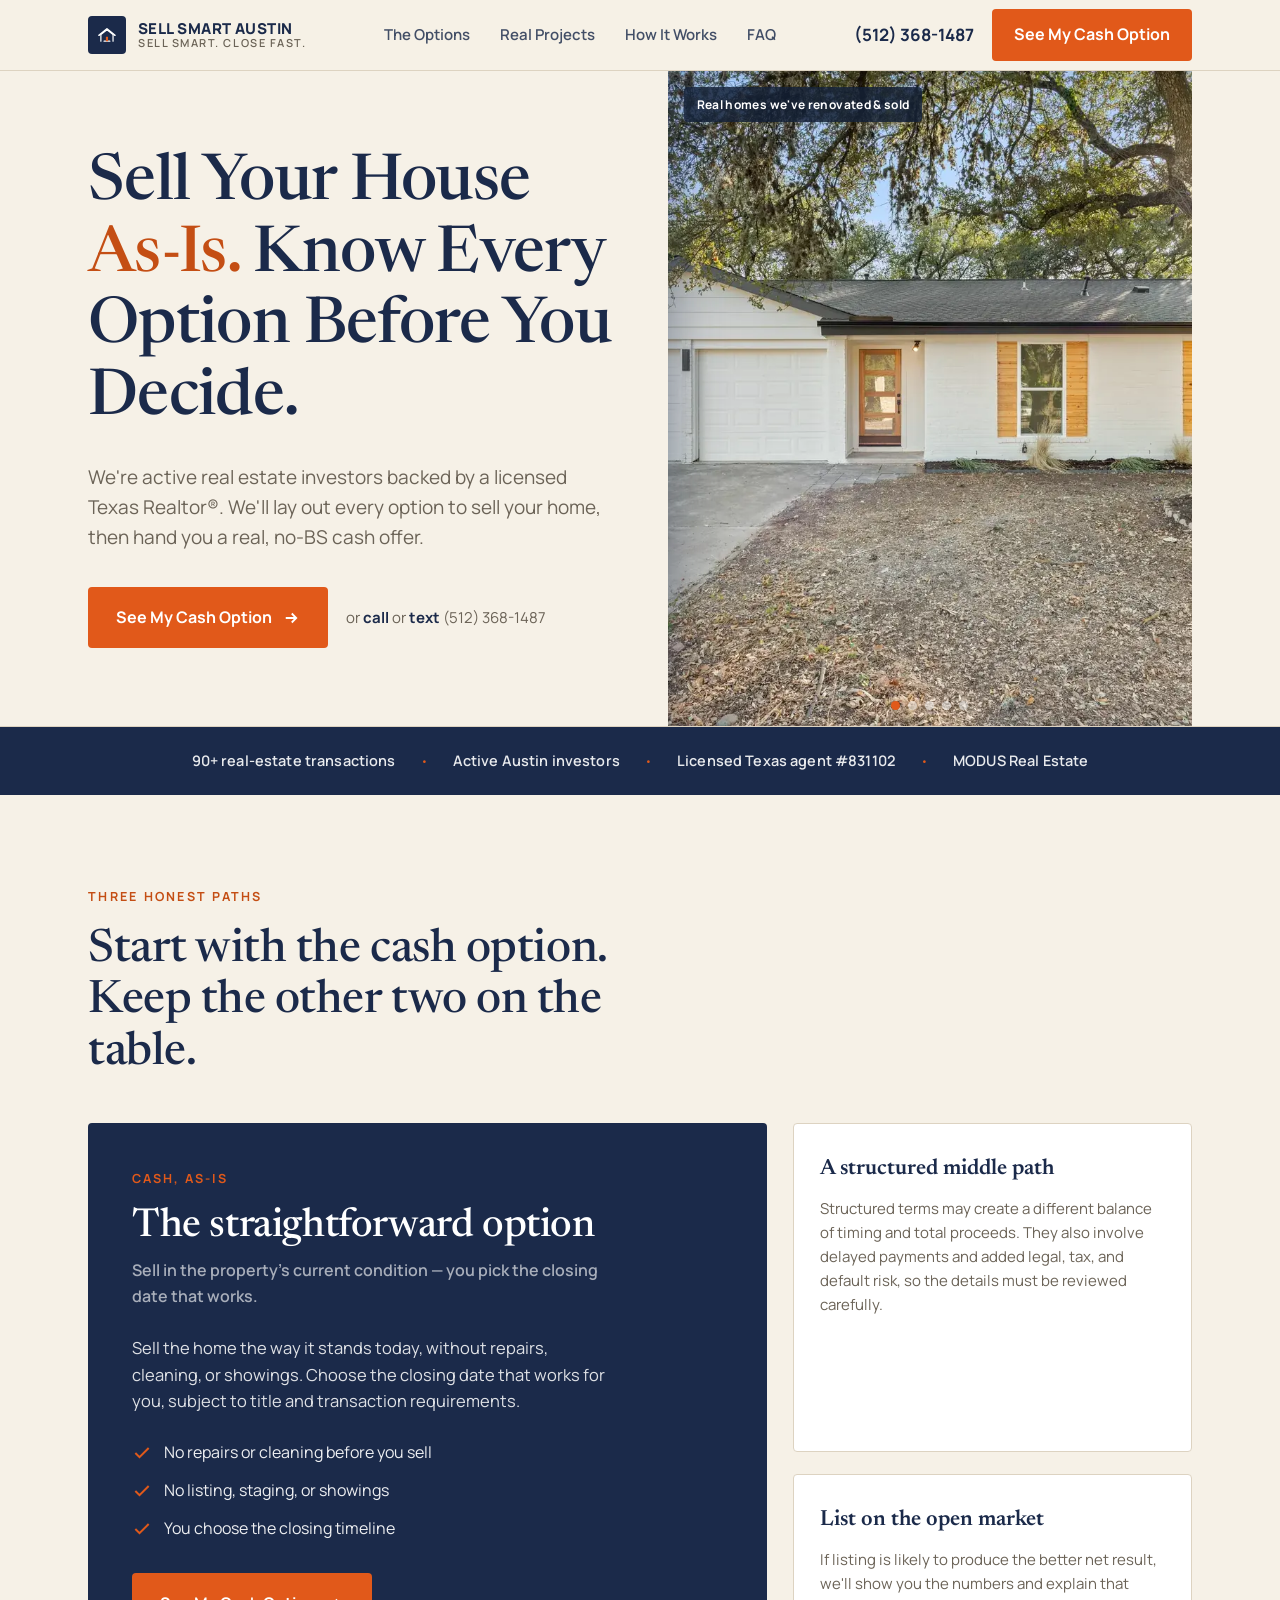
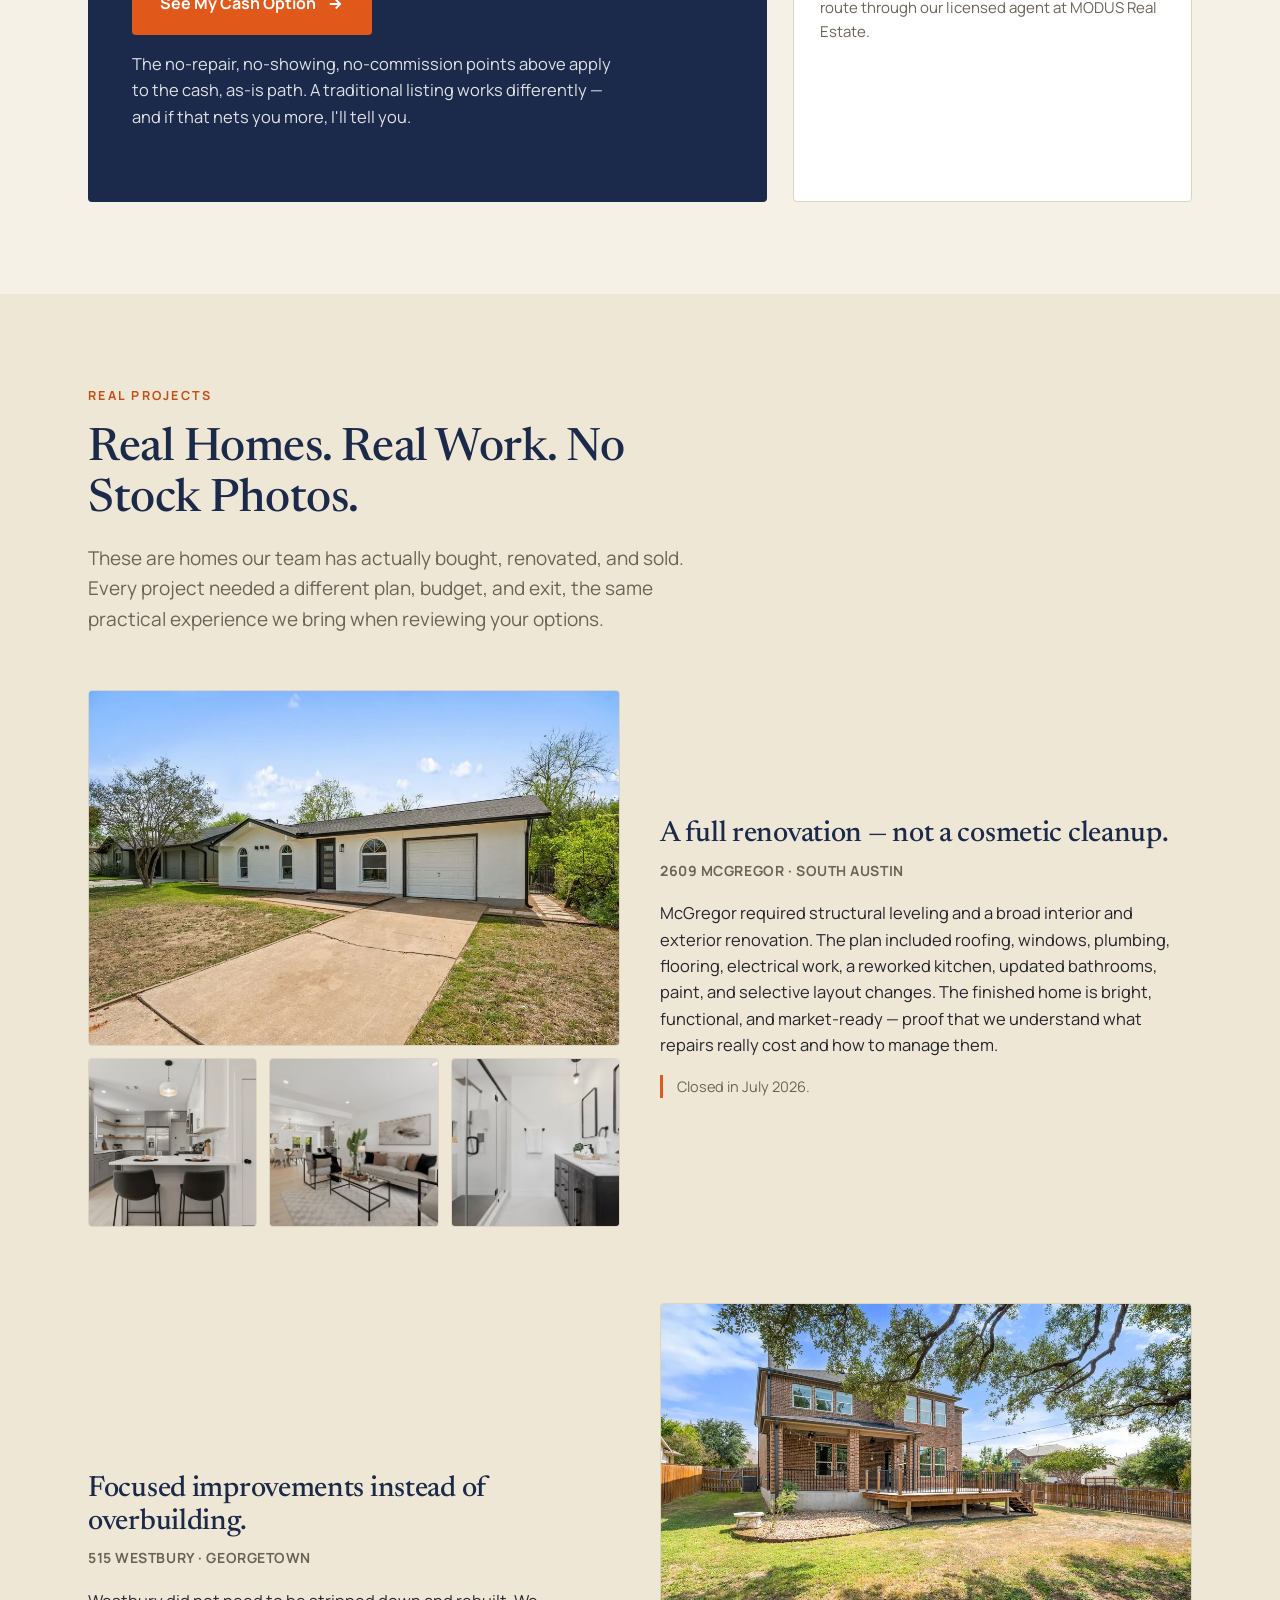
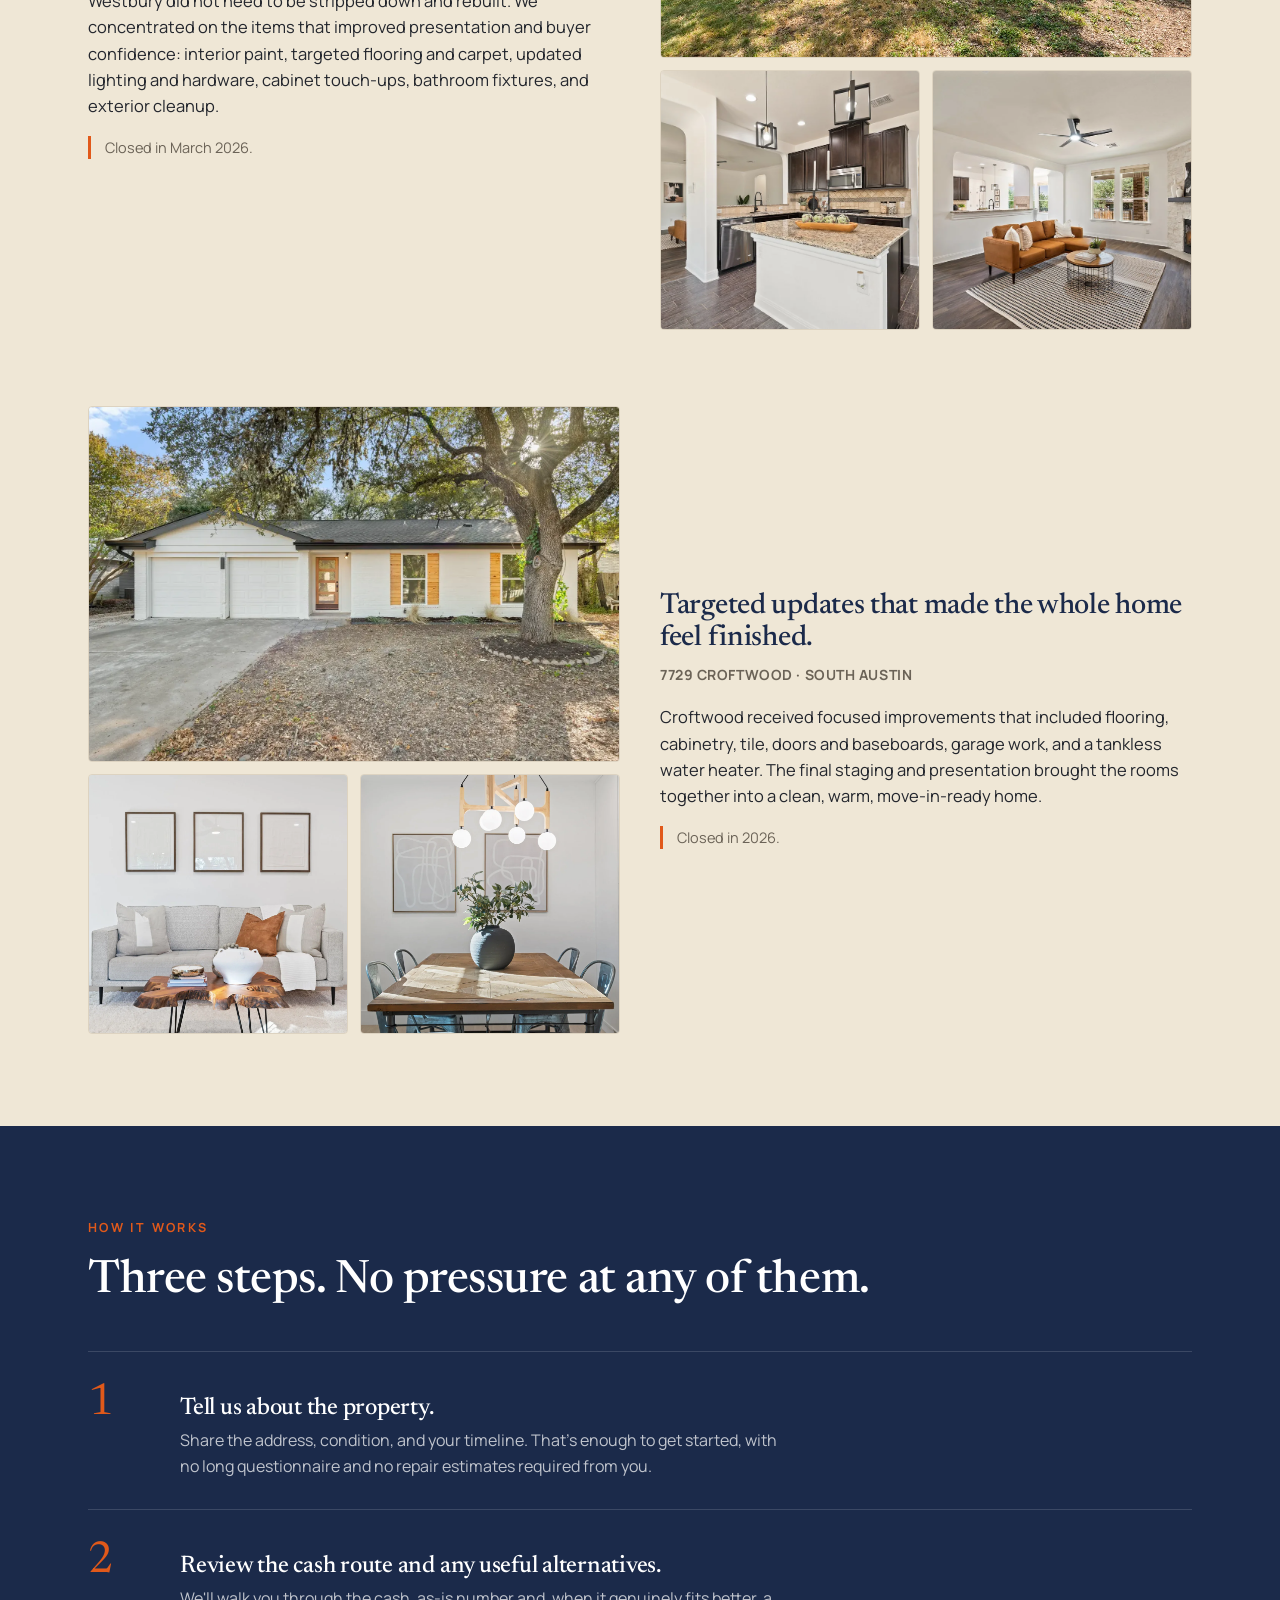
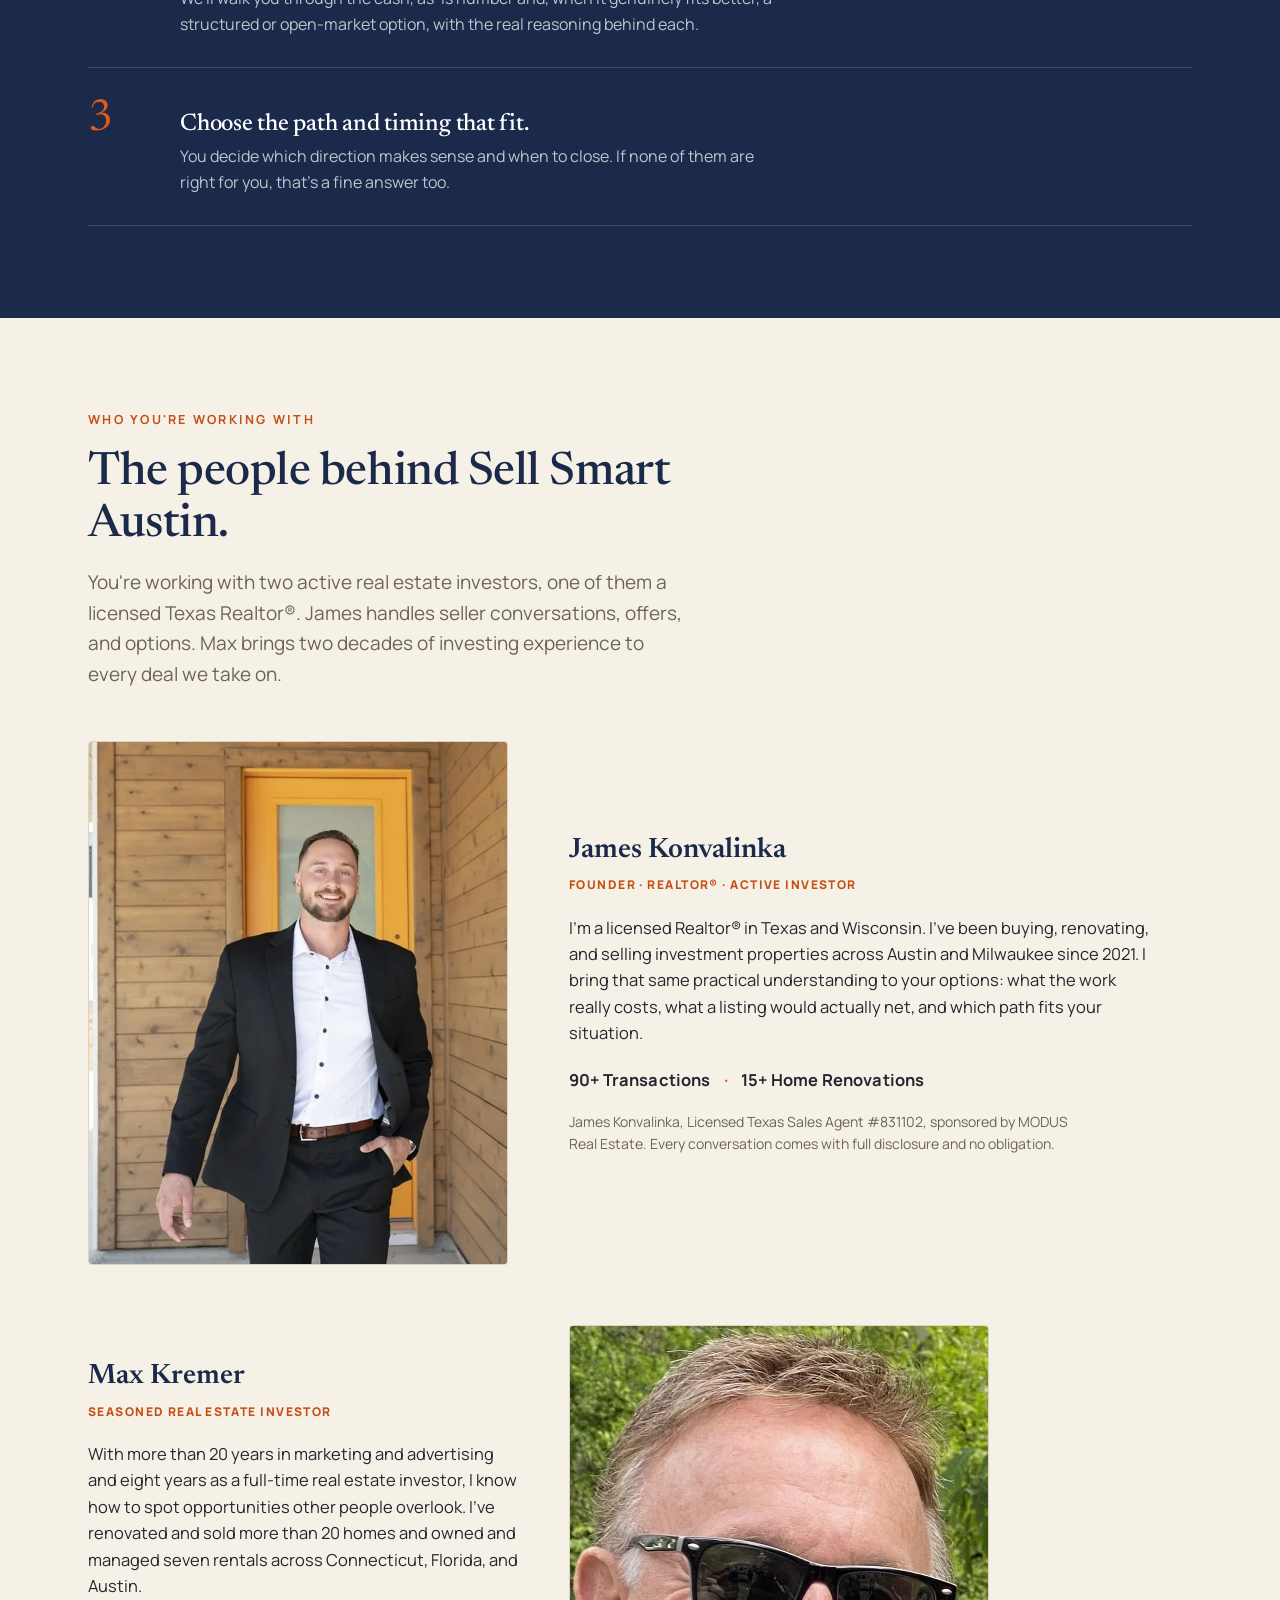
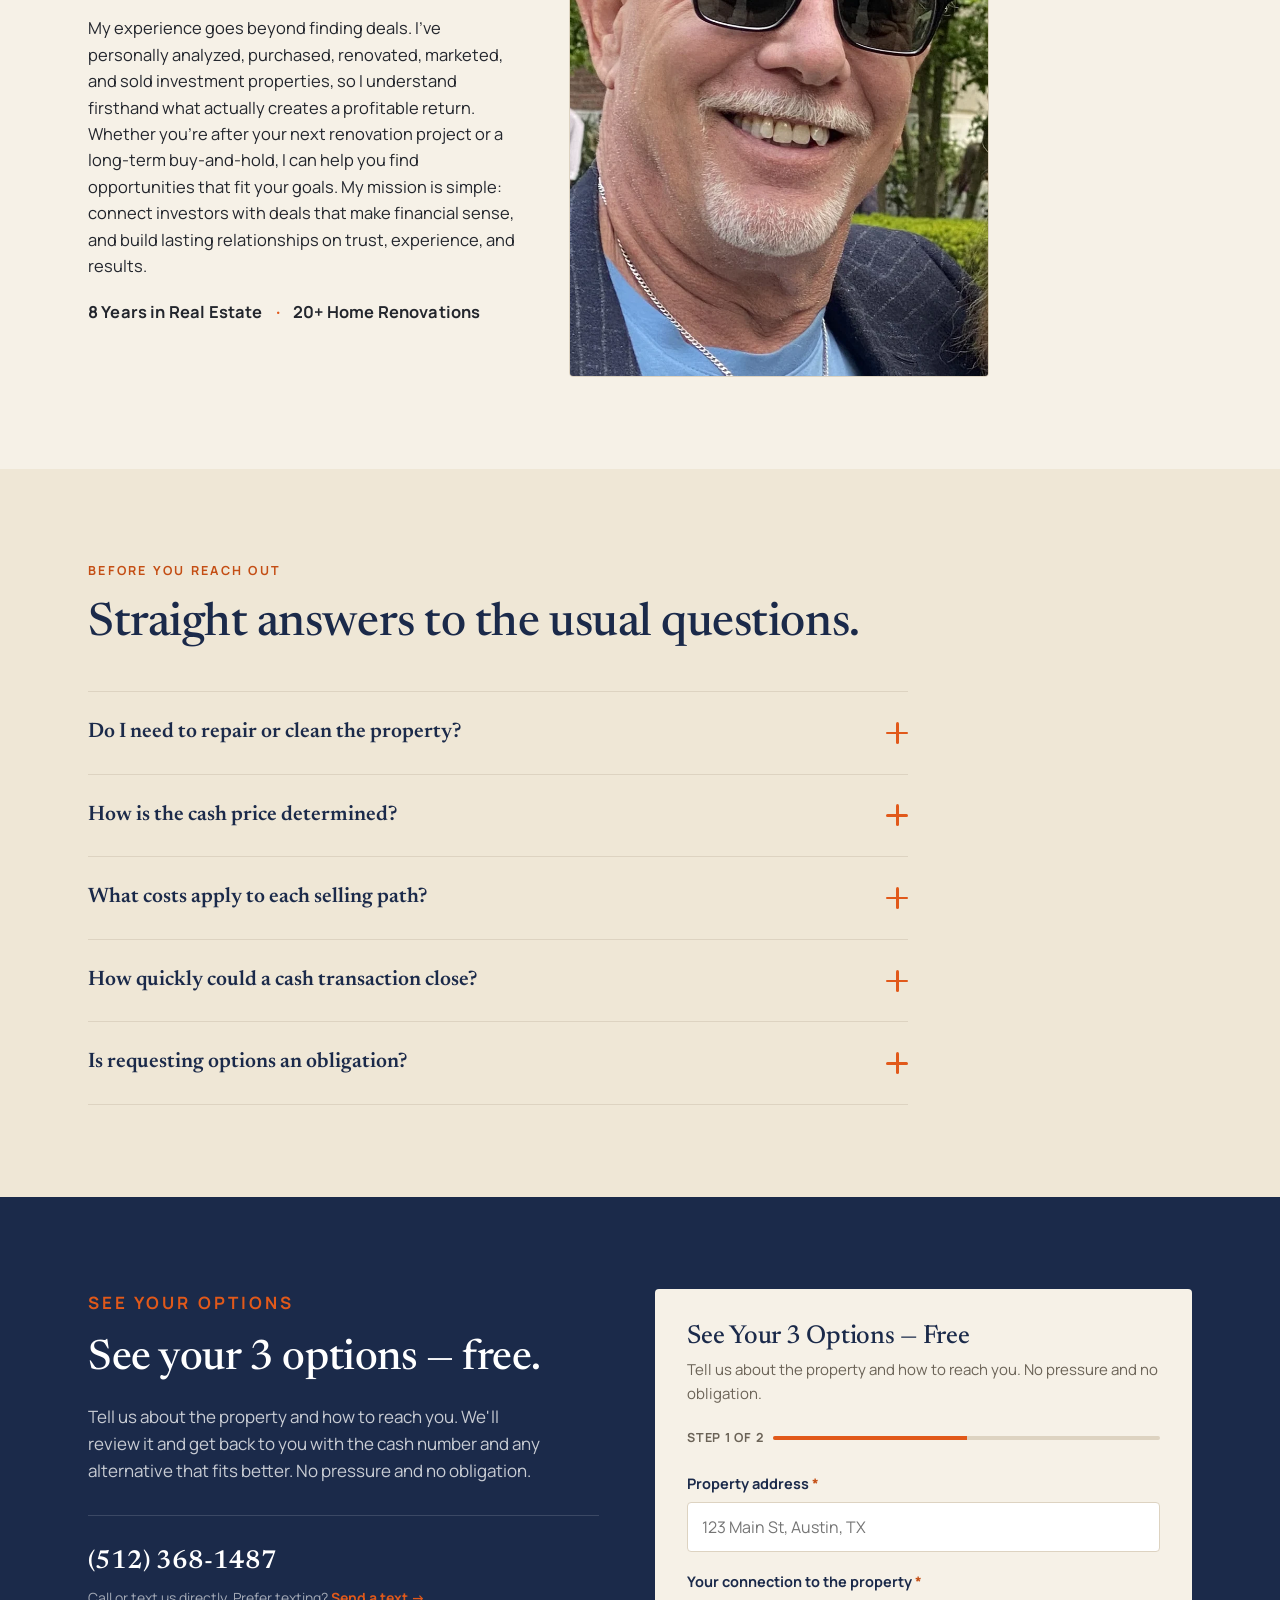
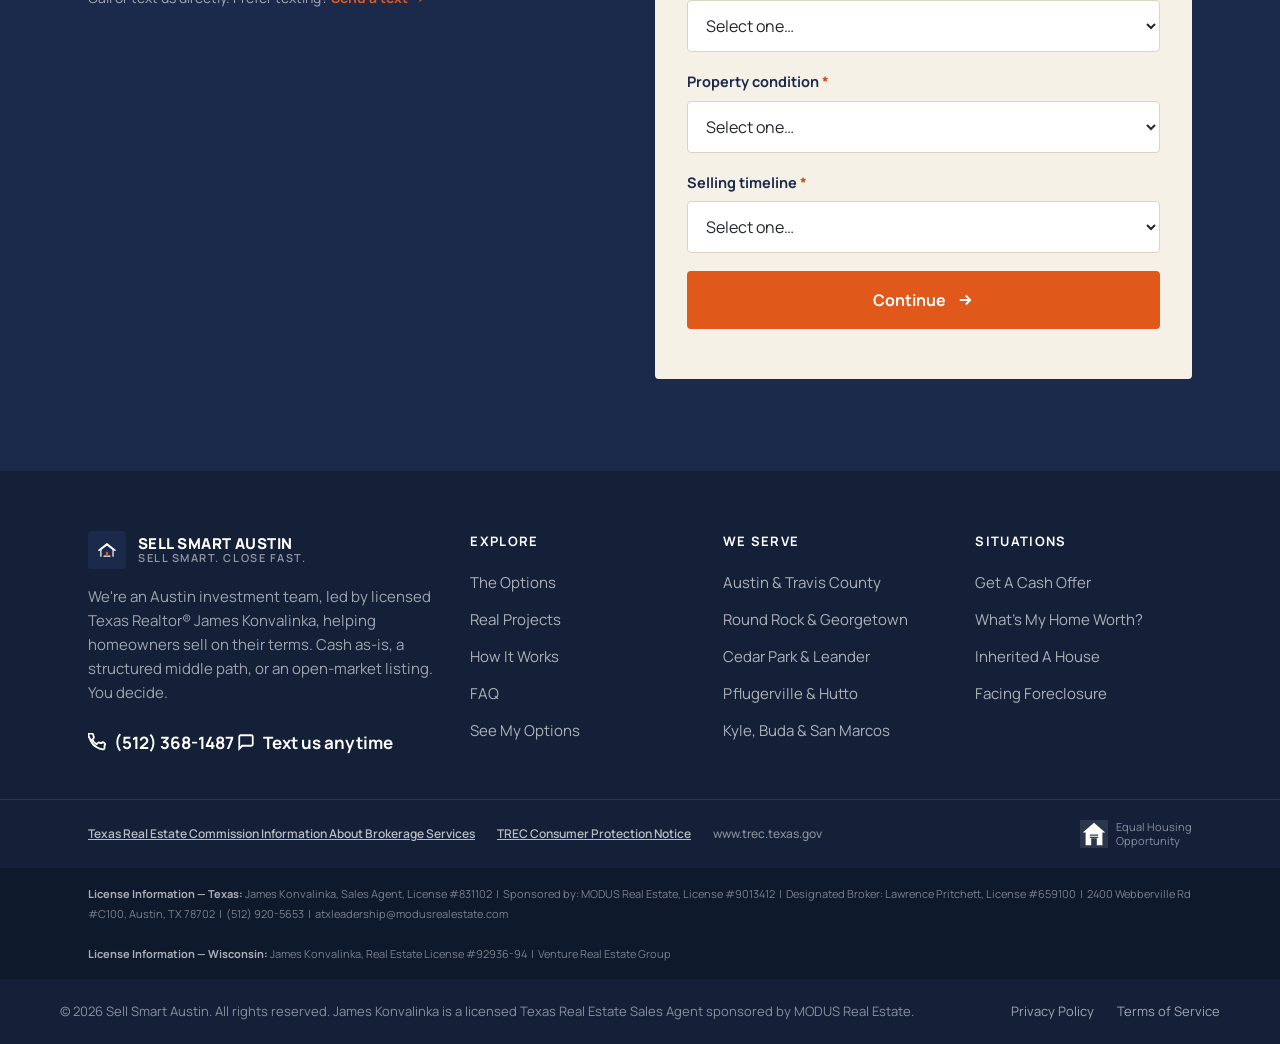
==== commit 031dfe77: "Bing Webmaster verification (XML file + meta tag) Co-Authored-By: Claude Fable 5 <noreply@anthropic." ====
--- a/index.html
+++ b/index.html
@@ -4,6 +4,7 @@
 <meta charset="UTF-8">
 <meta name="viewport" content="width=device-width, initial-scale=1.0">
 <title>Sell Smart Austin | Sell As-Is for Cash — or See Every Option First</title>
+<meta name="msvalidate.01" content="c3a85ce099ebad6266356ee3cef4af42" />
 <meta name="description" content="Sell your Austin house as-is for cash, or see every option first. We're active real estate investors backed by a licensed Texas Realtor&reg;. Real projects, honest numbers, no pressure.">
 
 <!--
@@ -28,6 +29,8 @@
 <!-- Google tag (gtag.js) — Google Ads conversion tracking, account AW-18359778796 -->
 <script async src="https://www.googletagmanager.com/gtag/js?id=AW-18359778796"></script>
 <script>window.dataLayer=window.dataLayer||[];function gtag(){dataLayer.push(arguments);}gtag('js',new Date());gtag('config','AW-18359778796');</script>
+
+<script>document.documentElement.className += " js";</script>
 
 <style>
   :root {
@@ -294,7 +297,7 @@
 
   /* ── FOOTER ── */
   footer { background:var(--navy-deep); color:rgba(255,255,255,0.7); padding:0; }
-  .foot-main { display:grid; grid-template-columns:1.6fr 1fr 1fr; gap:40px; padding:60px 0 40px; }
+  .foot-main { display:grid; grid-template-columns:1.6fr 1fr 1fr 1fr; gap:36px; padding:60px 0 40px; }
   .foot-brand p { font-size:15px; color:rgba(255,255,255,0.6); margin:16px 0; max-width:42ch; }
   .foot-brand .foot-phone { color:#fff; font-weight:700; text-decoration:none; display:inline-flex; align-items:center; gap:8px; }
   .foot-col h4 { color:#fff; font-family:'Manrope',sans-serif; font-size:13px; letter-spacing:0.1em; text-transform:uppercase; margin-bottom:16px; }
@@ -317,7 +320,9 @@
   .foot-bottom a { color:rgba(255,255,255,0.6); text-decoration:none; margin-left:20px; }
 
   /* Reveal animation */
-  .reveal { opacity:0; transform:translateY(18px); transition:opacity .6s ease, transform .6s ease; }
+  /* Hidden only once JS is confirmed alive (see the .js script in <head>).
+     Without JS nothing is ever hidden, so the page can never render blank. */
+  .js .reveal { opacity:0; transform:translateY(18px); transition:opacity .6s ease, transform .6s ease; }
   .reveal.in { opacity:1; transform:none; }
 
   /* ── RESPONSIVE ── */
@@ -365,10 +370,232 @@
   }
   @media (prefers-reduced-motion:reduce) {
     html { scroll-behavior:auto; }
-    .reveal { transition:none; opacity:1; transform:none; }
+    .js .reveal { transition:none; opacity:1; transform:none; }
     * { transition:none !important; }
   }
 </style>
+<script type="application/ld+json">
+{
+  "@context": "https://schema.org",
+  "@graph": [
+    {
+      "@type": "RealEstateAgent",
+      "@id": "https://sellsmartaustin.com/#business",
+      "name": "Sell Smart Austin",
+      "legalName": "Sell Smart Austin LLC",
+      "url": "https://sellsmartaustin.com/",
+      "telephone": "+1-512-368-1487",
+      "image": "https://sellsmartaustin.com/assets/hero-austin-street.png",
+      "description": "Sell Smart Austin gives Central Texas homeowners three ways to sell a house: a cash offer as is, a full service MLS listing for top dollar, or a structured middle path. Founded and run by James Konvalinka, a licensed Texas real estate agent, so sellers see the real net number of every option before choosing.",
+      "address": {
+        "@type": "PostalAddress",
+        "addressLocality": "Austin",
+        "addressRegion": "TX",
+        "addressCountry": "US"
+      },
+      "areaServed": [
+        {
+          "@type": "City",
+          "name": "Austin, TX"
+        },
+        {
+          "@type": "City",
+          "name": "Round Rock, TX"
+        },
+        {
+          "@type": "City",
+          "name": "Georgetown, TX"
+        },
+        {
+          "@type": "City",
+          "name": "Cedar Park, TX"
+        },
+        {
+          "@type": "City",
+          "name": "Pflugerville, TX"
+        },
+        {
+          "@type": "City",
+          "name": "Leander, TX"
+        },
+        {
+          "@type": "City",
+          "name": "Hutto, TX"
+        },
+        {
+          "@type": "City",
+          "name": "Buda, TX"
+        },
+        {
+          "@type": "City",
+          "name": "Kyle, TX"
+        },
+        {
+          "@type": "City",
+          "name": "San Marcos, TX"
+        },
+        {
+          "@type": "City",
+          "name": "Bastrop, TX"
+        },
+        {
+          "@type": "City",
+          "name": "New Braunfels, TX"
+        },
+        {
+          "@type": "City",
+          "name": "Temple, TX"
+        },
+        {
+          "@type": "City",
+          "name": "Killeen, TX"
+        },
+        {
+          "@type": "City",
+          "name": "Belton, TX"
+        },
+        {
+          "@type": "City",
+          "name": "Waco, TX"
+        }
+      ],
+      "openingHoursSpecification": [
+        {
+          "@type": "OpeningHoursSpecification",
+          "dayOfWeek": [
+            "Monday",
+            "Tuesday",
+            "Wednesday",
+            "Thursday",
+            "Friday",
+            "Saturday"
+          ],
+          "opens": "09:00",
+          "closes": "19:00"
+        }
+      ],
+      "founder": {
+        "@id": "https://sellsmartaustin.com/#james"
+      },
+      "employee": {
+        "@id": "https://sellsmartaustin.com/#james"
+      },
+      "sameAs": [
+        "https://www.instagram.com/sellsmartaustin"
+      ],
+      "knowsAbout": [
+        "cash offers for houses",
+        "selling a house as is",
+        "pre-foreclosure and foreclosure sale options",
+        "tax delinquent property sales",
+        "inherited property sales",
+        "probate property sales",
+        "houses needing major repairs",
+        "tired landlord and tenant occupied sales",
+        "vacant houses",
+        "divorce home sales",
+        "relocation and downsizing sales",
+        "home valuations",
+        "full service MLS listings",
+        "Austin Texas real estate"
+      ]
+    },
+    {
+      "@type": "Person",
+      "@id": "https://sellsmartaustin.com/#james",
+      "name": "James Konvalinka",
+      "jobTitle": "Licensed Texas Real Estate Sales Agent",
+      "image": "https://sellsmartaustin.com/assets/team/james-portrait-2x3.webp",
+      "worksFor": {
+        "@type": "RealEstateAgent",
+        "name": "MODUS Real Estate",
+        "url": "https://modusrealestate.com"
+      },
+      "identifier": [
+        {
+          "@type": "PropertyValue",
+          "propertyID": "TREC License (TX)",
+          "value": "831102"
+        },
+        {
+          "@type": "PropertyValue",
+          "propertyID": "Sponsoring Broker TREC License",
+          "value": "9013412"
+        }
+      ],
+      "description": "James Konvalinka is an investor friendly real estate agent in Austin, TX, a licensed Texas Realtor with MODUS Real Estate, and an active investor who flips and holds property across Central Texas. Founder of Sell Smart Austin.",
+      "sameAs": [
+        "https://www.jameskonvalinka.realtor",
+        "https://modusrealestate.com/agents/James-Konvalinka/8828989",
+        "https://www.instagram.com/realestateinvestoratx"
+      ],
+      "knowsAbout": [
+        "investor friendly real estate",
+        "house flipping",
+        "rental property analysis",
+        "pre-foreclosure options",
+        "tax delinquent property",
+        "probate and inherited property sales",
+        "Austin Texas real estate market"
+      ]
+    },
+    {
+      "@type": "WebSite",
+      "@id": "https://sellsmartaustin.com/#website",
+      "url": "https://sellsmartaustin.com/",
+      "name": "Sell Smart Austin",
+      "publisher": {
+        "@id": "https://sellsmartaustin.com/#business"
+      }
+    },
+    {
+      "@type": "FAQPage",
+      "mainEntity": [
+        {
+          "@type": "Question",
+          "name": "Do I need to repair or clean the property?",
+          "acceptedAnswer": {
+            "@type": "Answer",
+            "text": "Not for the cash, as-is path. You can sell the home in its current condition, with no repairs, cleaning, or staging. If you decide an open-market listing would net you more, some preparation usually helps, and we'll walk you through exactly what's worth doing and what isn't."
+          }
+        },
+        {
+          "@type": "Question",
+          "name": "How is the cash price determined?",
+          "acceptedAnswer": {
+            "@type": "Answer",
+            "text": "It's based on real Austin-area comparable sales, the home's condition, and the cost of the work it needs, not a random lowball figure. Because a licensed Texas Realtor® is on our team, we can also show you what the same home might sell for listed, so you can compare the two honestly."
+          }
+        },
+        {
+          "@type": "Question",
+          "name": "What costs apply to each selling path?",
+          "acceptedAnswer": {
+            "@type": "Answer",
+            "text": "The cash, as-is route is designed to avoid repair costs, showings, and agent commissions on your side. A traditional listing involves preparation, showings, and commissions, but can produce a higher gross price. A structured middle path carries its own legal, tax, and timing considerations. We lay out the trade-offs so you can see the likely net of each."
+          }
+        },
+        {
+          "@type": "Question",
+          "name": "How quickly could a cash transaction close?",
+          "acceptedAnswer": {
+            "@type": "Answer",
+            "text": "A cash, as-is sale can move quickly and you choose the closing date, subject to title work and normal transaction requirements. We won't promise a specific number of days up front, because the honest answer depends on title and your situation."
+          }
+        },
+        {
+          "@type": "Question",
+          "name": "Is requesting options an obligation?",
+          "acceptedAnswer": {
+            "@type": "Answer",
+            "text": "No. Asking to see your options doesn't commit you to anything. If none of the three paths are right for you, that's a completely acceptable outcome. There's no cost and no pressure to move forward."
+          }
+        }
+      ]
+    }
+  ]
+}
+</script>
 </head>
 <body>
 
@@ -725,9 +952,8 @@
           <div class="field" data-required>
             <label for="f-contact-pref">Preferred contact method <span class="req">*</span></label>
             <select id="f-contact-pref" name="contact_preference">
-              <option value="" selected disabled>Select one…</option>
               <option>Call</option>
-              <option>Text</option>
+              <option selected>Text</option>
               <option>Email</option>
             </select>
             <div class="err" role="alert">Please choose how you'd like James to reach you.</div>
@@ -839,6 +1065,15 @@
           <li><a href="#intake">Kyle, Buda &amp; San Marcos</a></li>
         </ul>
       </div>
+      <div class="foot-col">
+        <h4>Situations</h4>
+        <ul>
+          <li><a href="/cash-offer/">Get A Cash Offer</a></li>
+          <li><a href="/home-value/">What's My Home Worth?</a></li>
+          <li><a href="/inherited-property/">Inherited A House</a></li>
+          <li><a href="/facing-foreclosure/">Facing Foreclosure</a></li>
+        </ul>
+      </div>
     </div>
   </div>
 
@@ -999,13 +1234,19 @@
 
   function contactPref() { return (prefSelect.value || ""); }
   function emailRequired() { return contactPref() === "Email"; }
-  function transactionalRequired() { return contactPref() === "Text"; }
+  // 2026-07-31 (James, option 1): transactional consent is ALWAYS required.
+  // Sarah answers every inbound lead by text within minutes, so a lead without
+  // text consent cannot be served and would sit silent (Echo fails closed and
+  // suppresses the SMS). The box is deliberately NOT pre-checked - TCPA express
+  // written consent must be an affirmative act, and a pre-ticked box would
+  // invalidate the very consent record we rely on.
+  function transactionalRequired() { return true; }
 
   function syncPrefRules() {
     emailReqMark.style.display = emailRequired() ? "inline" : "none";
     var msgs = [];
     if (emailRequired()) msgs.push("Email is required so James can reach you that way.");
-    if (transactionalRequired()) msgs.push("To be contacted by text, please check the transactional consent box below.");
+    msgs.push("Please check the transactional consent box below so James can reply to you.");
     prefHint.textContent = msgs.join(" ");
   }
   prefSelect.addEventListener("change", syncPrefRules);
@@ -1263,5 +1504,15 @@
   </a>
   <a href="#intake" class="sticky-offer btn btn-primary">Get My Cash Offer</a>
 </div>
+
+<script>
+/* Reveal safety net. Independent of the main script on purpose: if that script
+   throws before its IntersectionObserver is wired up, this still runs and the
+   page cannot be left permanently blank. No-op when the observer worked. */
+setTimeout(function () {
+  var els = document.querySelectorAll(".reveal:not(.in)");
+  for (var i = 0; i < els.length; i++) { els[i].classList.add("in"); }
+}, 1500);
+</script>
 </body>
 </html>
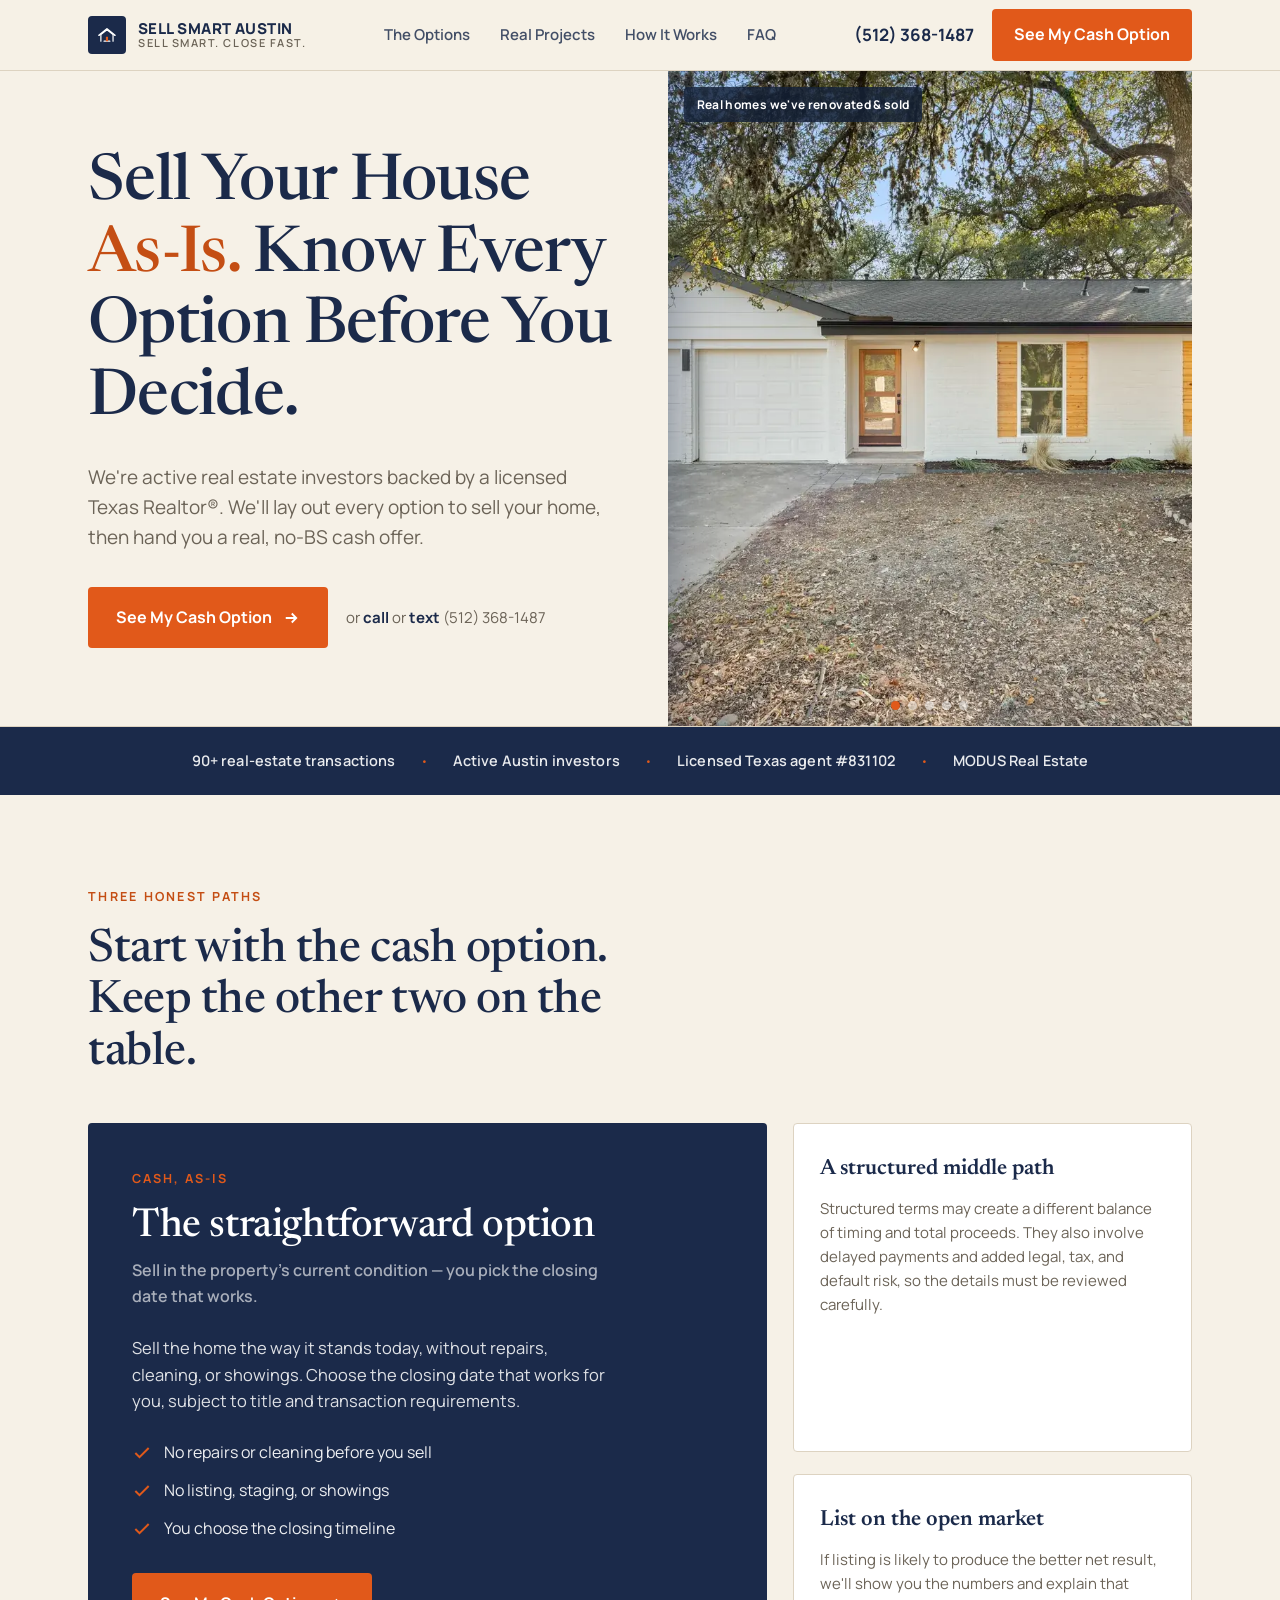
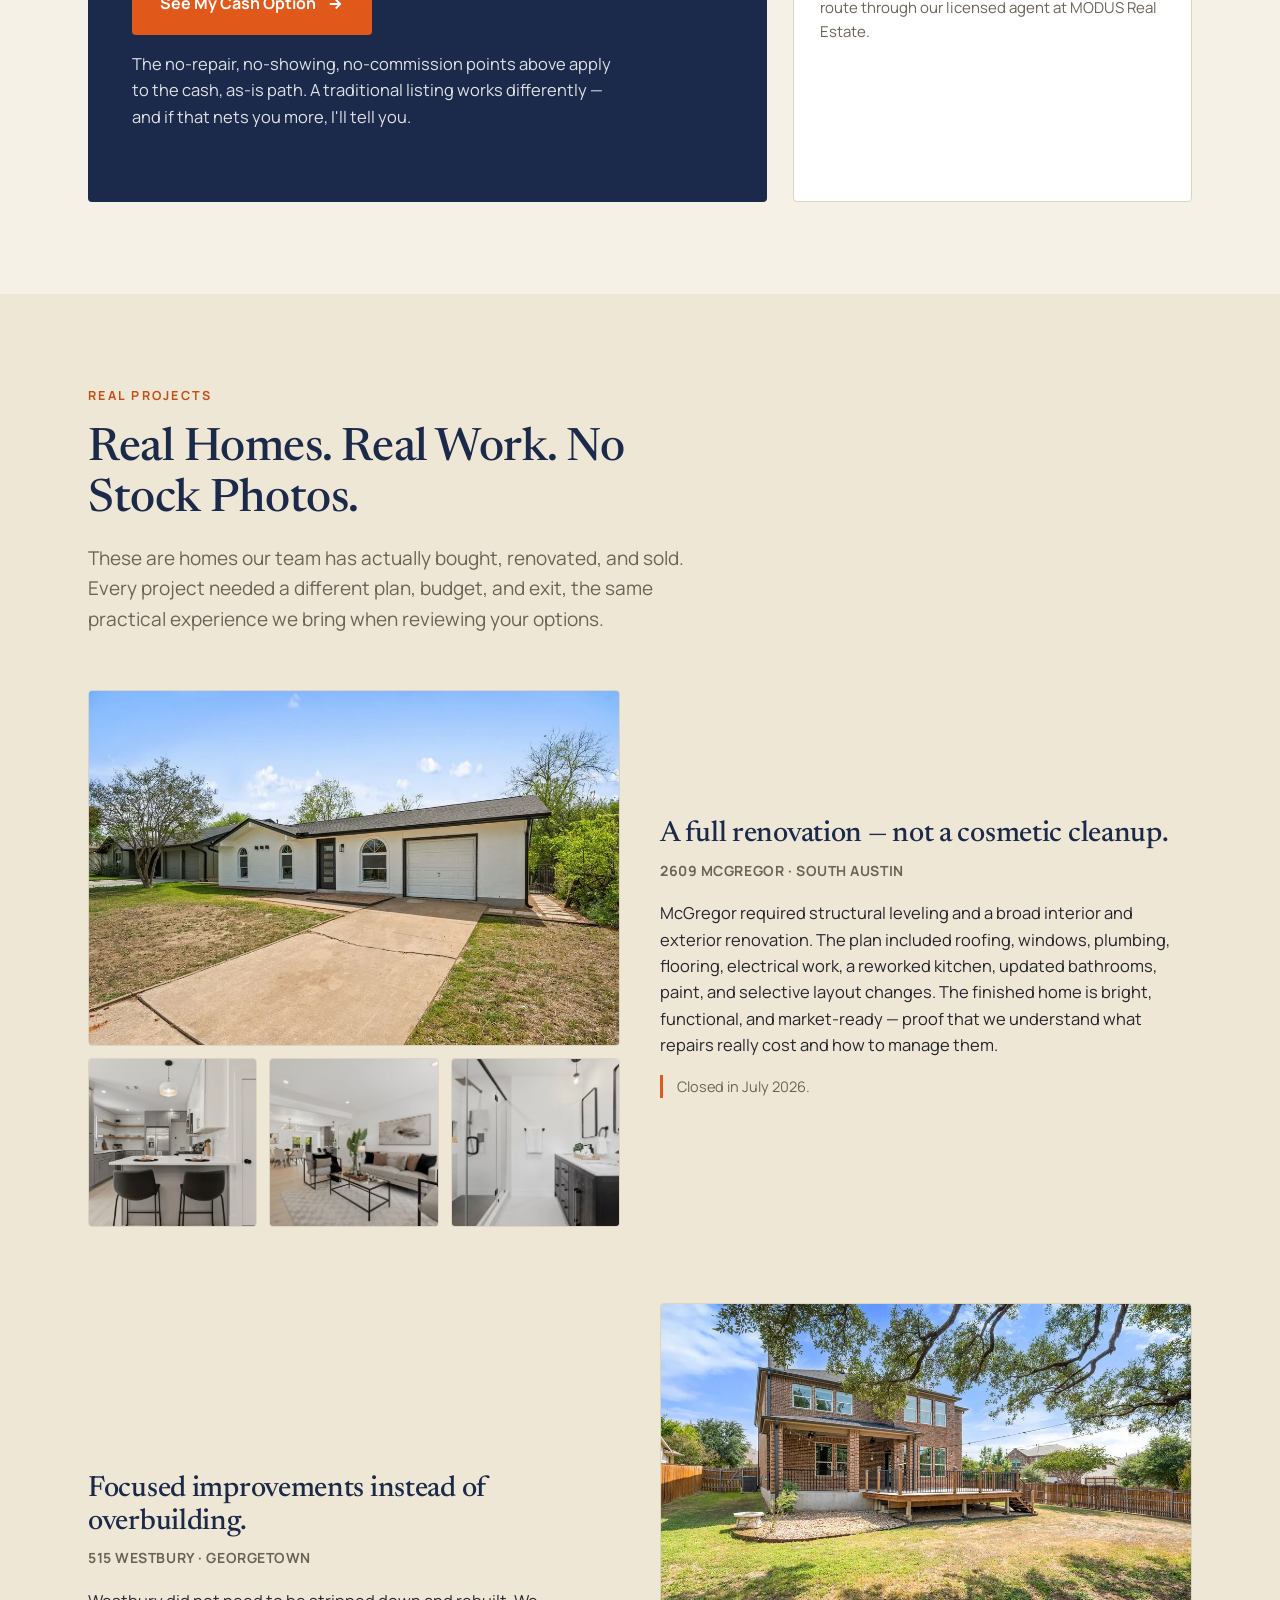
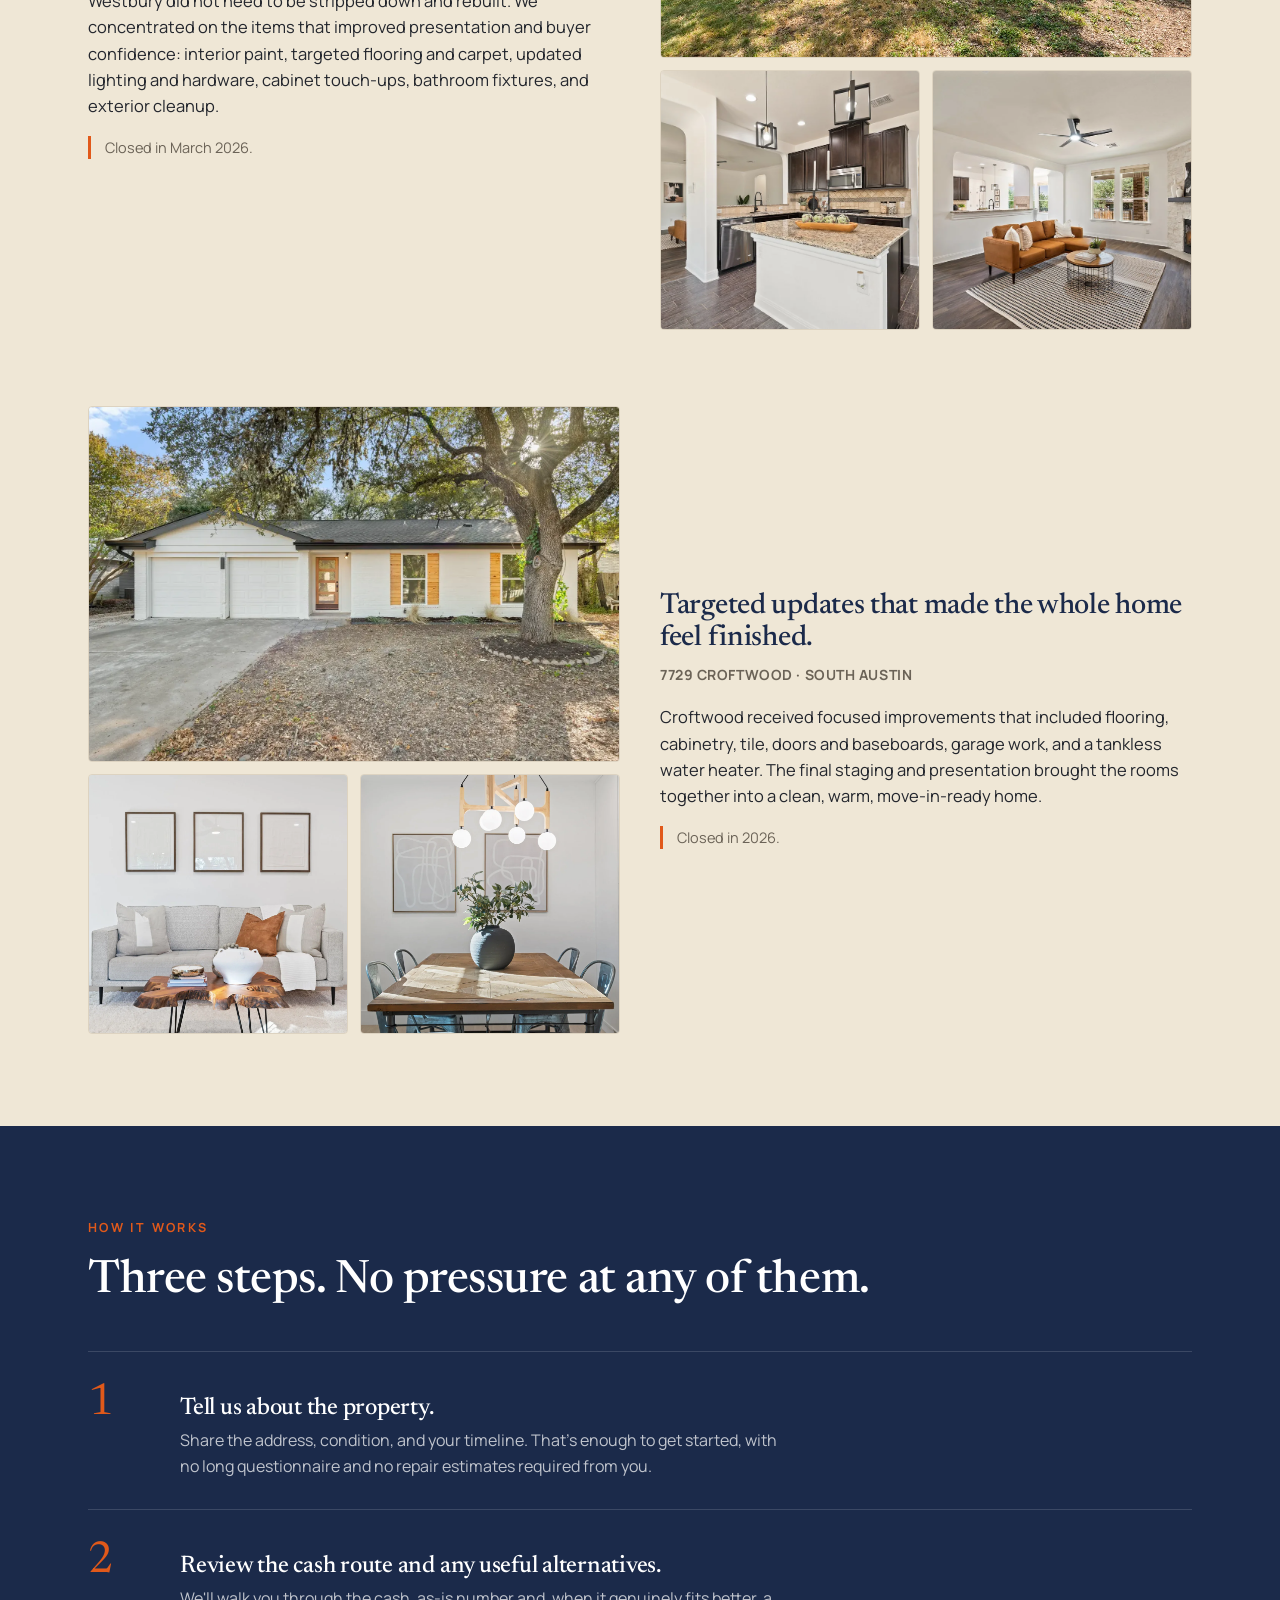
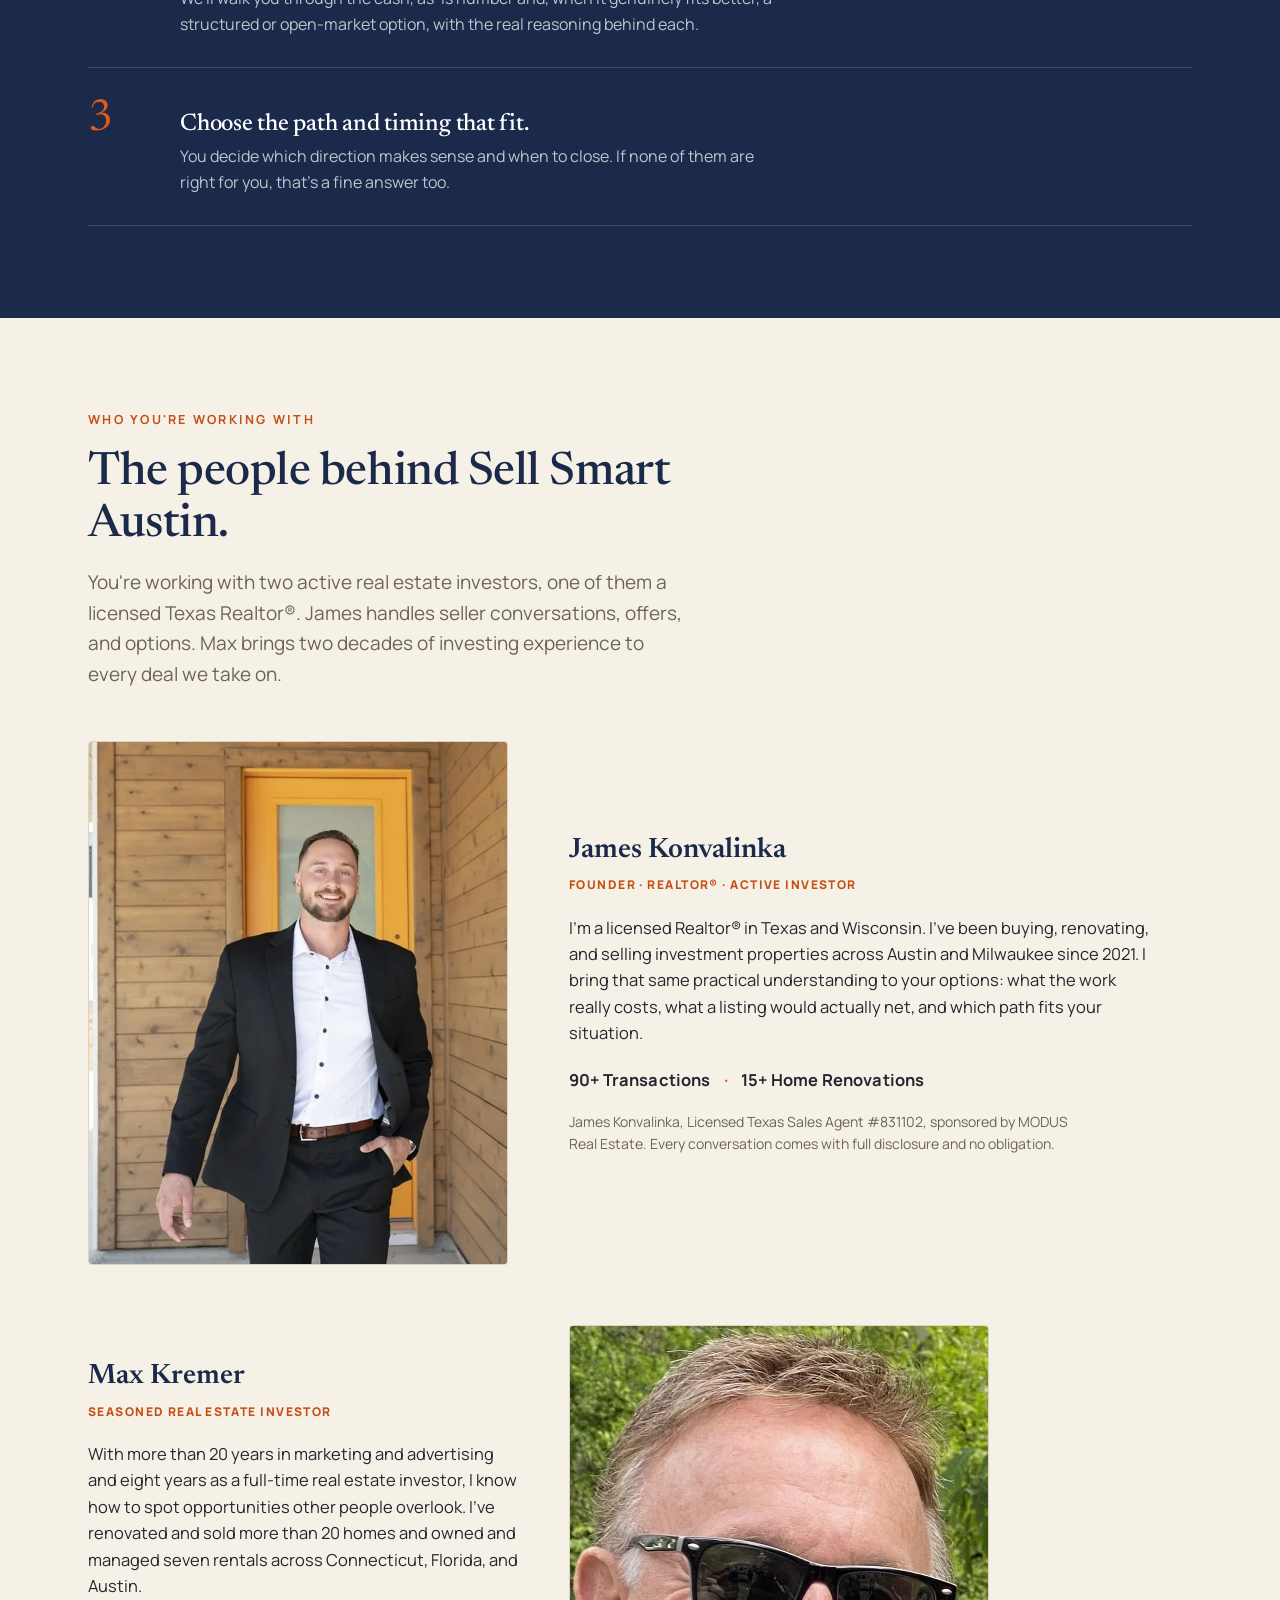
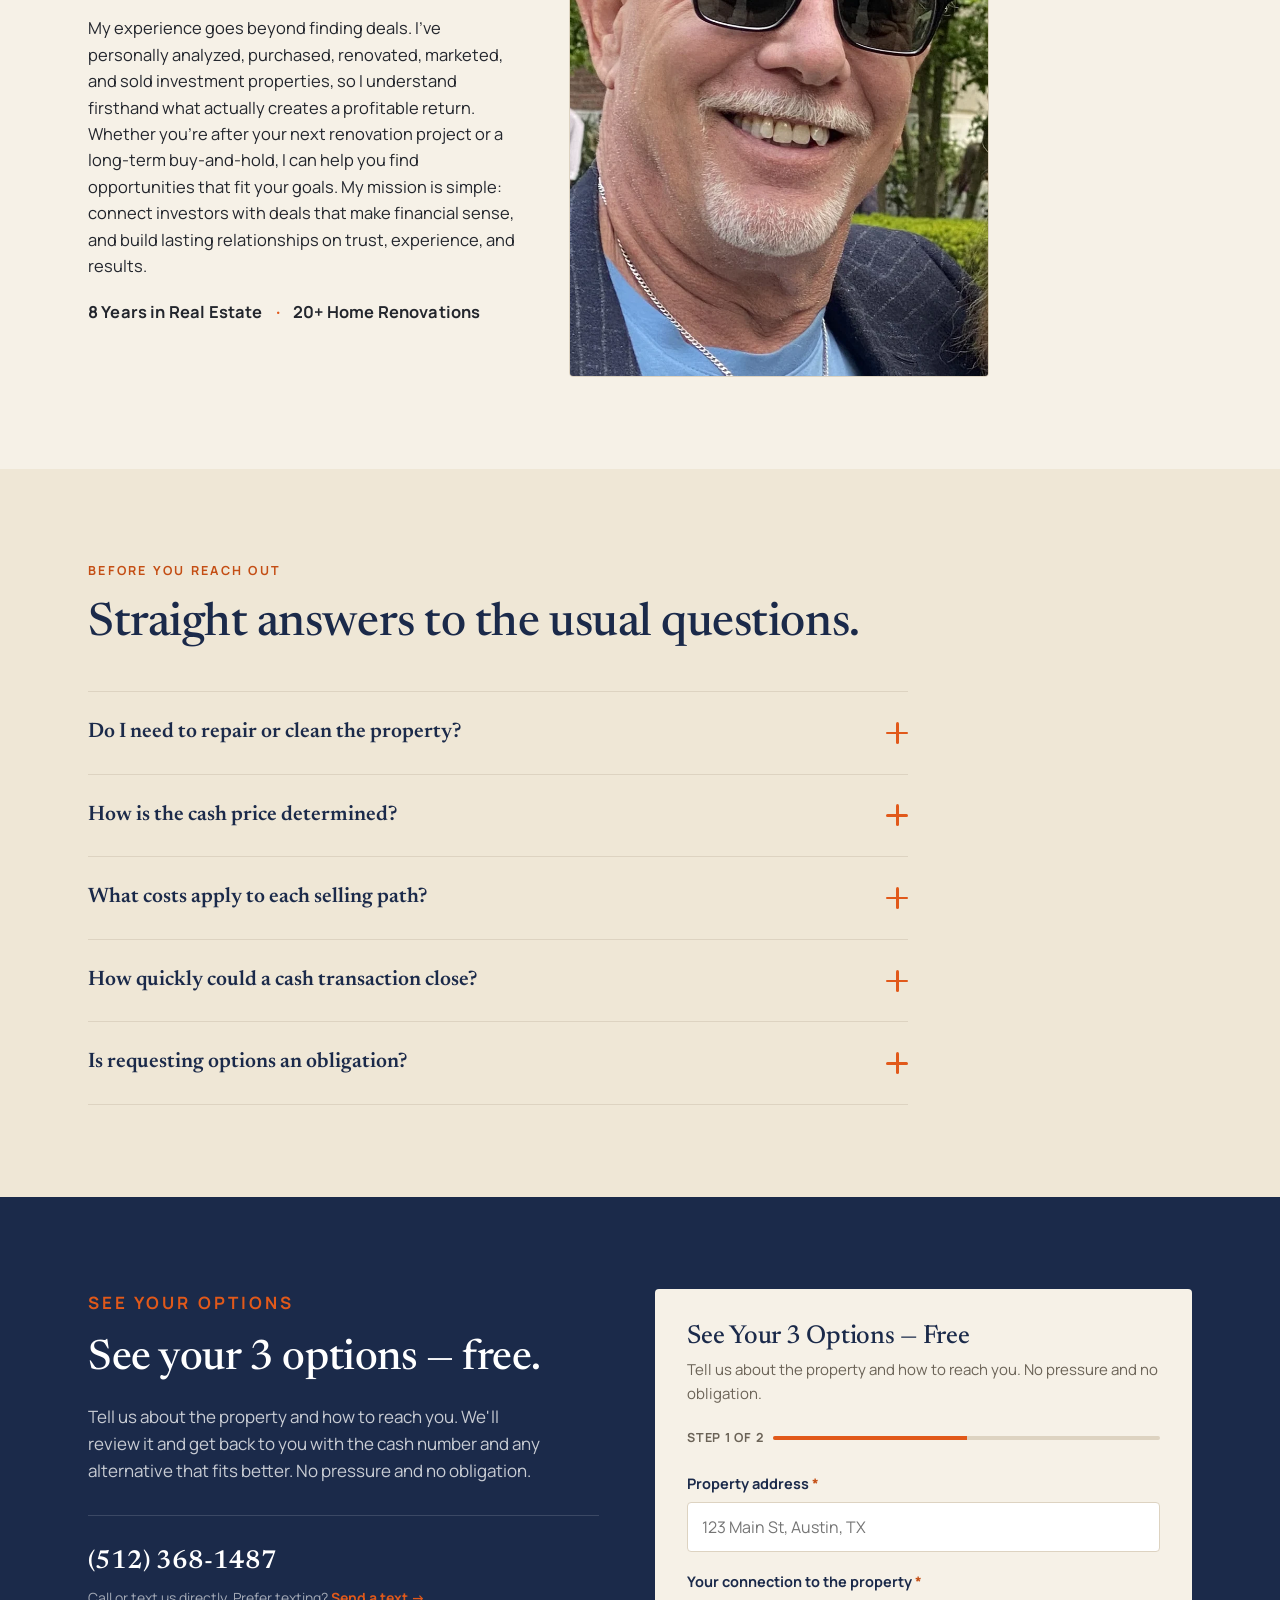
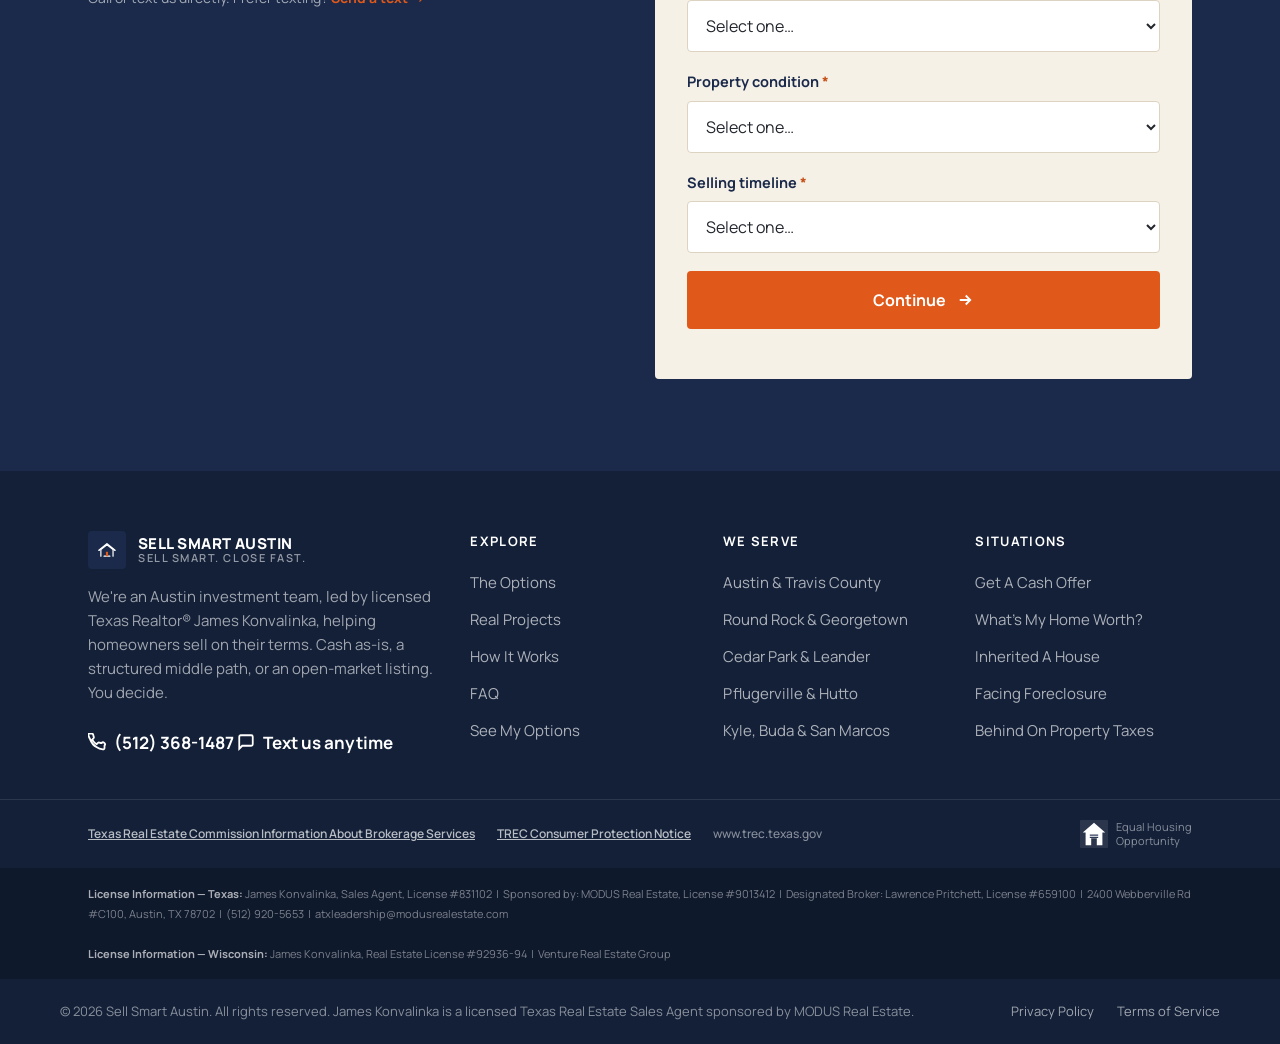
==== commit 4b2b63f1: "Sitemap + footer link for the property-taxes page Co-Authored-By: Claude Fable 5 <noreply@anthropic." ====
--- a/index.html
+++ b/index.html
@@ -4,7 +4,7 @@
 <meta charset="UTF-8">
 <meta name="viewport" content="width=device-width, initial-scale=1.0">
 <title>Sell Smart Austin | Sell As-Is for Cash — or See Every Option First</title>
-<meta name="msvalidate.01" content="c3a85ce099ebad6266356ee3cef4af42" />
+<meta name="msvalidate.01" content="1D9ABFC3D60A9D4CC6BD3D06D5374253" />
 <meta name="description" content="Sell your Austin house as-is for cash, or see every option first. We're active real estate investors backed by a licensed Texas Realtor&reg;. Real projects, honest numbers, no pressure.">
 
 <!--
@@ -1072,6 +1072,7 @@
           <li><a href="/home-value/">What's My Home Worth?</a></li>
           <li><a href="/inherited-property/">Inherited A House</a></li>
           <li><a href="/facing-foreclosure/">Facing Foreclosure</a></li>
+          <li><a href="/behind-on-property-taxes/">Behind On Property Taxes</a></li>
         </ul>
       </div>
     </div>
